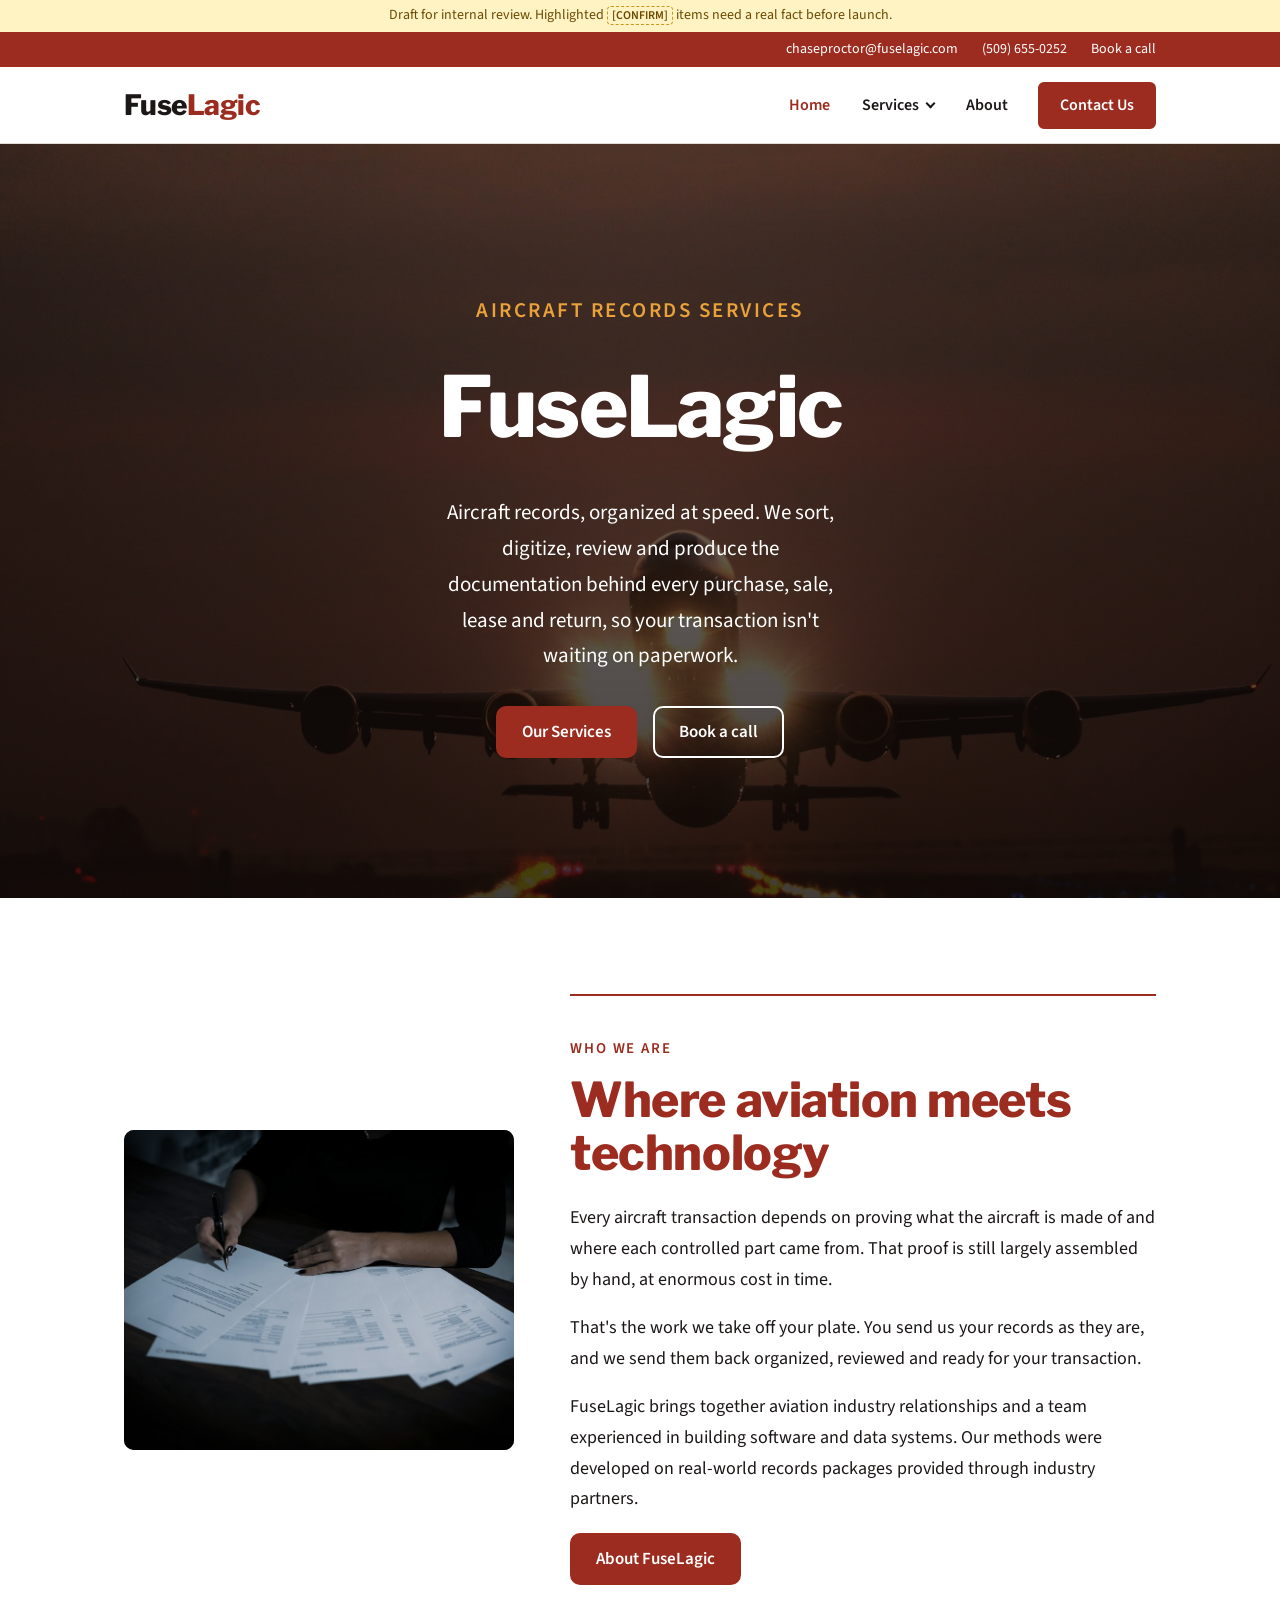
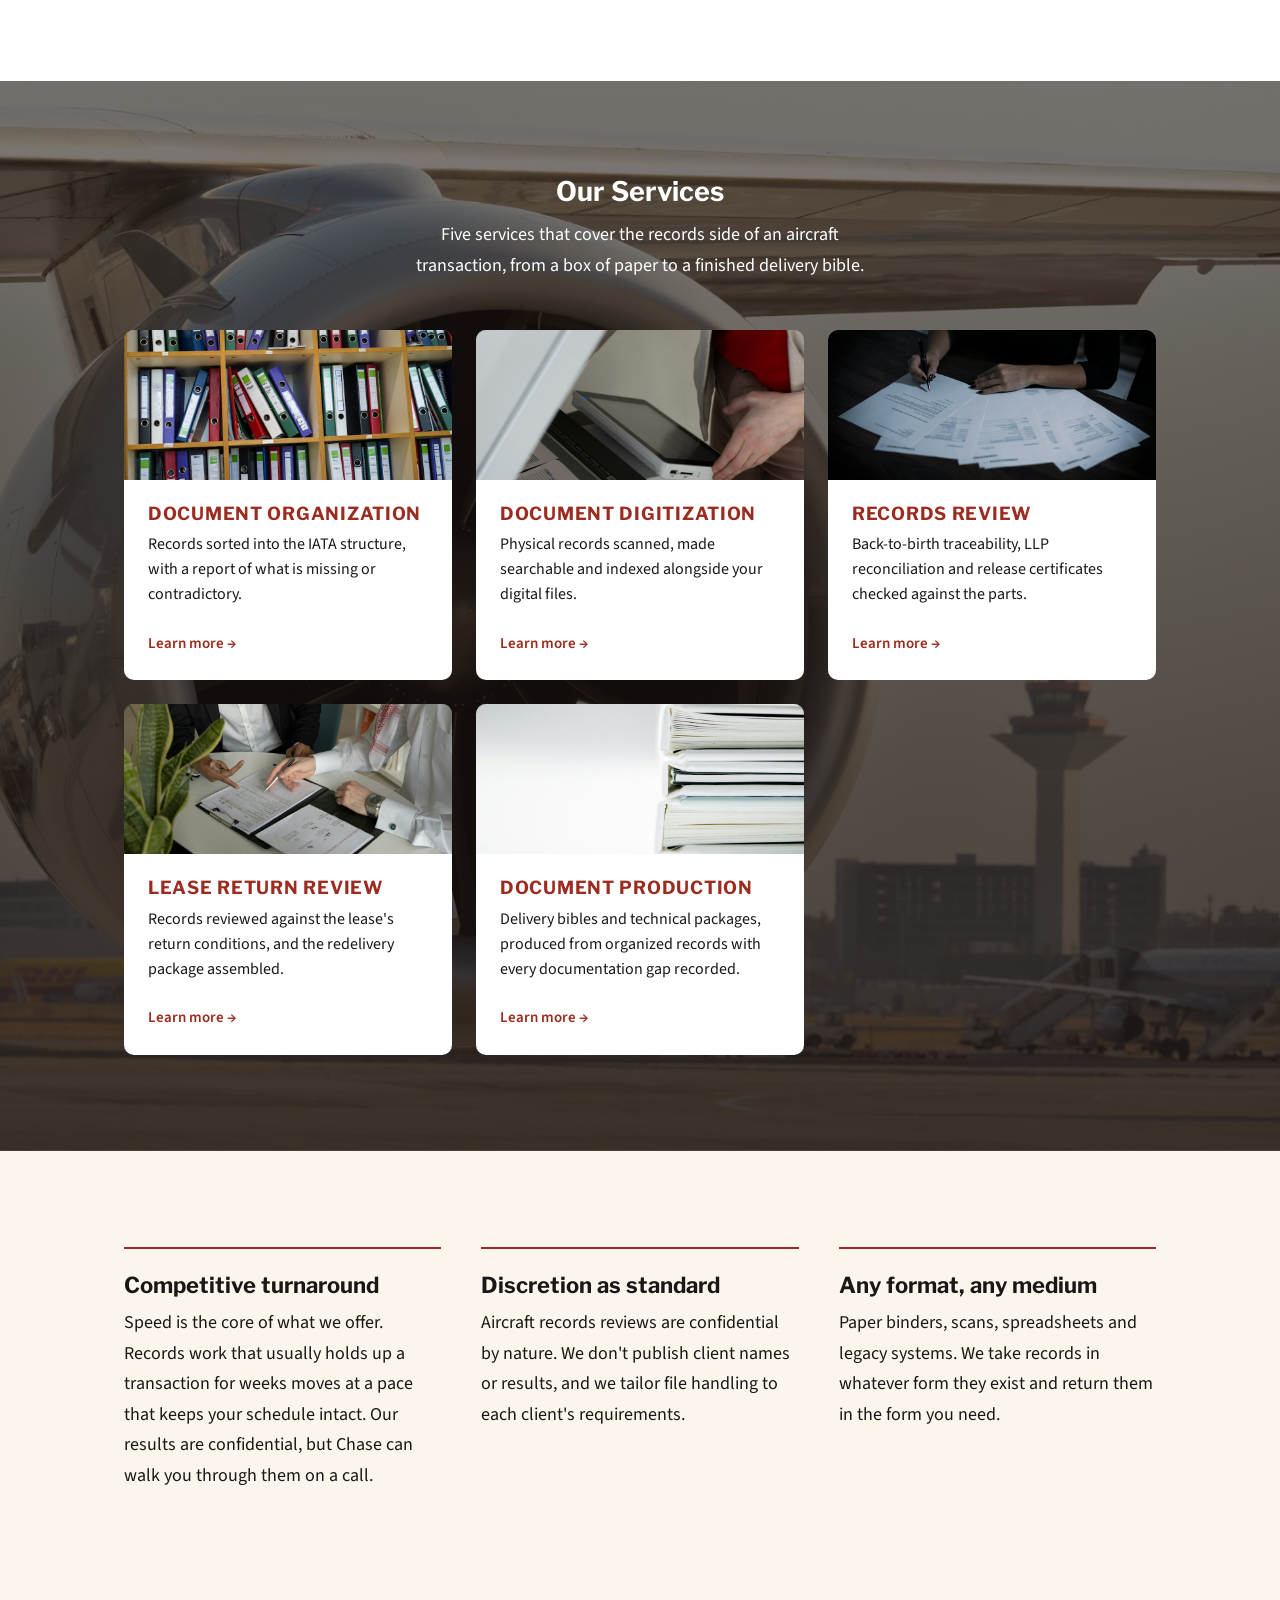
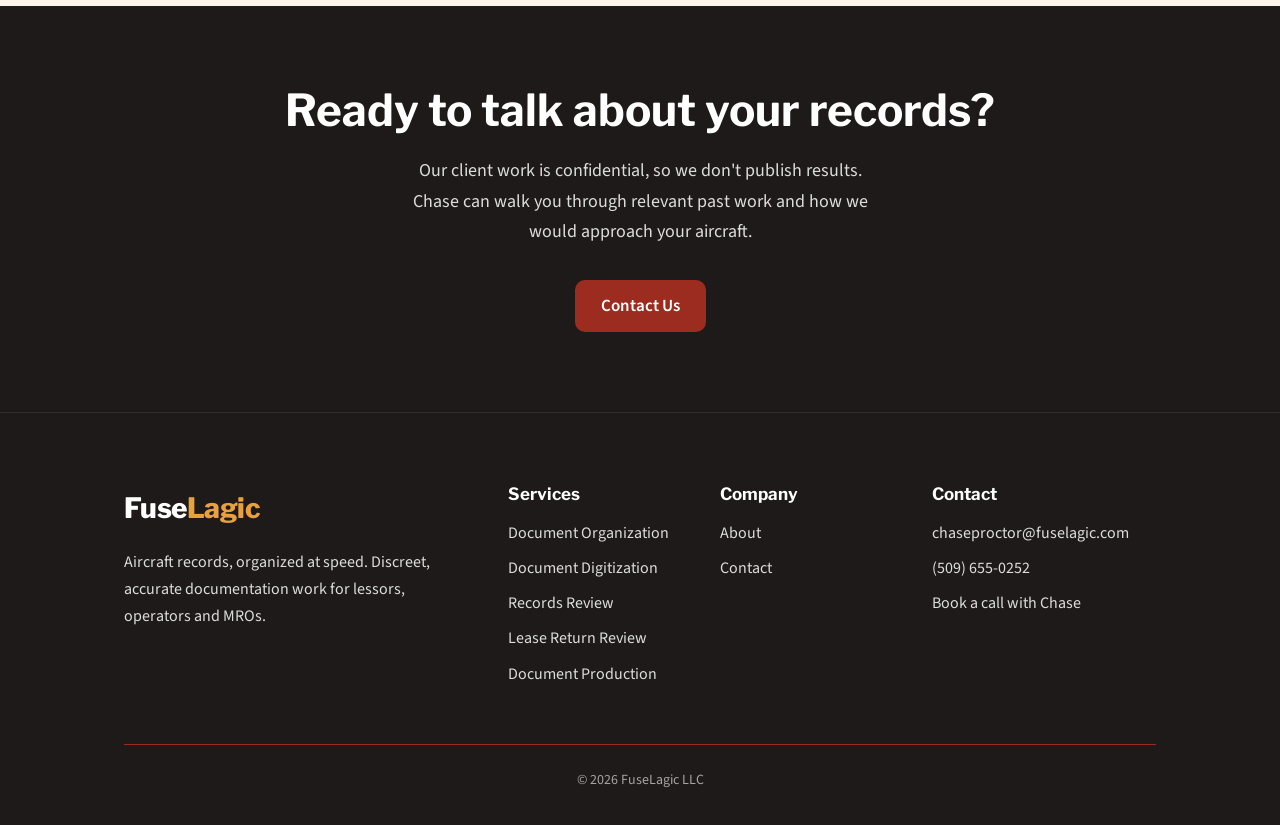
==== index.html @ 497a48b9 "Add header motion, button hover arrows and scroll-in animations Co-Authored-By: Claude Opus 5.5 <nor" ====
<!doctype html>
<html lang="en">
<head>
  <meta charset="utf-8">
  <meta name="viewport" content="width=device-width, initial-scale=1">
  <title>FuseLagic | Aircraft Records Services</title>
  <meta name="description" content="FuseLagic organizes, digitizes, reviews and produces aircraft records for lessors, operators and MROs, with fast turnaround and full discretion.">
  <meta name="robots" content="noindex, nofollow">
  <link rel="preconnect" href="https://fonts.googleapis.com">
  <link rel="preconnect" href="https://fonts.gstatic.com" crossorigin>
  <link href="https://fonts.googleapis.com/css2?family=Libre+Franklin:wght@600;700;800&family=Source+Sans+3:wght@400;600&display=swap" rel="stylesheet">
  <link rel="stylesheet" href="css/site.css?v=1794582455">
</head>
<body>
<div class="draft-banner">Draft for internal review. Highlighted <mark class="confirm">[CONFIRM]</mark> items need a real fact before launch.</div>
<div class="topbar">
  <div class="container">
    <a href="mailto:chaseproctor@fuselagic.com">chaseproctor@fuselagic.com</a>
    <a href="tel:+15096550252">(509) 655-0252</a>
    <a href="contact.html">Book a call</a>
  </div>
</div>
<header class="site-header">
  <div class="container">
    <a class="wordmark" href="index.html">Fuse<span>Lagic</span></a>
    <button class="menu-toggle" aria-expanded="false" aria-controls="site-nav">Menu</button>
    <nav class="nav" id="site-nav">
      <a href="index.html" aria-current="page">Home</a>
      <div class="nav-item">
        <a href="services/index.html">Services</a>
        <div class="menu">
        <a href="services/document-organization.html">Document Organization</a>
            <a href="services/document-digitization.html">Document Digitization</a>
            <a href="services/records-review.html">Records Review</a>
            <a href="services/lease-return-review.html">Lease Return Review</a>
            <a href="services/document-production.html">Document Production</a>
        </div>
      </div>
      <a href="about.html">About</a>
      <a class="button" href="contact.html">Contact Us</a>
    </nav>
  </div>
</header>

<main>
<section class="hero hero--home hero--motion" style="--hero-img: url('/images/takeoff-night.jpg')">
  <div class="container">
    <p class="eyebrow">Aircraft records services</p>
    <h1>FuseLagic</h1>
    <p>Aircraft records, organized at speed. We sort, digitize, review and produce the documentation behind every purchase, sale, lease and return, so your transaction isn't waiting on paperwork.</p>
    <div class="button-row">
      <a class="button" href="#services">Our Services</a>
      <a class="button button--light" href="contact.html">Book a call</a>
    </div>
  </div>
</section>

<section class="section">
  <div class="container split split--reverse">
    <div class="photo "><img src="images/reviewing-dark.jpg" alt="Reviewing documents at a desk" loading="lazy"></div>
    <div class="split-copy">
      <p class="eyebrow">Who we are</p>
      <h2>Where aviation meets technology</h2>
      <p>Every aircraft transaction depends on proving what the aircraft is made of and where each controlled part came from. That proof is still largely assembled by hand, at enormous cost in time.</p>
      <p>That's the work we take off your plate. You send us your records as they are, and we send them back organized, reviewed and ready for your transaction.</p>
      <p>FuseLagic brings together aviation industry relationships and a team experienced in building software and data systems. Our methods were developed on real-world records packages provided through industry partners.</p>
      <a class="button" href="about.html">About FuseLagic</a>
    </div>
  </div>
</section>

<section class="band" id="services" style="background-image: var(--overlay), url('images/engine.jpg')">
  <div class="container">
    <h2>Our Services</h2>
    <p class="lede">Five services that cover the records side of an aircraft transaction, from a box of paper to a finished delivery bible.</p>
    <div class="cards">
      <a class="card" href="services/document-organization.html">
  <div class="photo "><img src="images/binders-shelves.jpg" alt="Organized shelves of labeled binders" loading="lazy"></div>
  <div class="card-body">
    <h3>Document Organization</h3>
    <p>Records sorted into the IATA structure, with a report of what is missing or contradictory.</p>
  </div>
  <span class="card-more">Learn more &rarr;</span>
</a>
<a class="card" href="services/document-digitization.html">
  <div class="photo "><img src="images/scanner.jpg" alt="Documents being scanned" loading="lazy"></div>
  <div class="card-body">
    <h3>Document Digitization</h3>
    <p>Physical records scanned, made searchable and indexed alongside your digital files.</p>
  </div>
  <span class="card-more">Learn more &rarr;</span>
</a>
<a class="card" href="services/records-review.html">
  <div class="photo "><img src="images/reviewing-dark.jpg" alt="Reviewing documents at a desk" loading="lazy"></div>
  <div class="card-body">
    <h3>Records Review</h3>
    <p>Back-to-birth traceability, LLP reconciliation and release certificates checked against the parts.</p>
  </div>
  <span class="card-more">Learn more &rarr;</span>
</a>
<a class="card" href="services/lease-return-review.html">
  <div class="photo "><img src="images/meeting.jpg" alt="Two people reviewing documents at a table" loading="lazy"></div>
  <div class="card-body">
    <h3>Lease Return Review</h3>
    <p>Records reviewed against the lease's return conditions, and the redelivery package assembled.</p>
  </div>
  <span class="card-more">Learn more &rarr;</span>
</a>
<a class="card" href="services/document-production.html">
  <div class="photo "><img src="images/folders.jpg" alt="Stack of bound folders" loading="lazy"></div>
  <div class="card-body">
    <h3>Document Production</h3>
    <p>Delivery bibles and technical packages, produced from organized records with every documentation gap recorded.</p>
  </div>
  <span class="card-more">Learn more &rarr;</span>
</a>

    </div>
  </div>
</section>

<section class="section section--cream">
  <div class="container">
    <div class="pillars">
      <div class="pillar">
        <h3>Competitive turnaround</h3>
        <p>Speed is the core of what we offer. Records work that usually holds up a transaction for weeks moves at a pace that keeps your schedule intact. Our results are confidential, but Chase can walk you through them on a call.</p>
      </div>
      <div class="pillar">
        <h3>Discretion as standard</h3>
        <p>Aircraft records reviews are confidential by nature. We don't publish client names or results, and we tailor file handling to each client's requirements.</p>
      </div>
      <div class="pillar">
        <h3>Any format, any medium</h3>
        <p>Paper binders, scans, spreadsheets and legacy systems. We take records in whatever form they exist and return them in the form you need.</p>
      </div>
    </div>
  </div>
</section>

</main>
<section class="cta">
  <div class="container">
    <h2>Ready to talk about your records?</h2>
    <p>Our client work is confidential, so we don't publish results. Chase can walk you through relevant past work and how we would approach your aircraft.</p>
    <a class="button" href="contact.html">Contact Us</a>
  </div>
</section>

<footer class="site-footer">
  <div class="container">
    <div class="footer-grid">
      <div>
        <a class="wordmark" href="index.html">Fuse<span>Lagic</span></a>
        <p style="margin-top: 16px">Aircraft records, organized at speed. Discreet, accurate documentation work for lessors, operators and MROs.</p>
      </div>
      <div>
        <h3>Services</h3>
        <ul>
      <li><a href="services/document-organization.html">Document Organization</a></li>
          <li><a href="services/document-digitization.html">Document Digitization</a></li>
          <li><a href="services/records-review.html">Records Review</a></li>
          <li><a href="services/lease-return-review.html">Lease Return Review</a></li>
          <li><a href="services/document-production.html">Document Production</a></li>
        </ul>
      </div>
      <div>
        <h3>Company</h3>
        <ul>
          <li><a href="about.html">About</a></li>
          <li><a href="contact.html">Contact</a></li>
        </ul>
      </div>
      <div>
        <h3>Contact</h3>
        <ul>
          <li><a href="mailto:chaseproctor@fuselagic.com">chaseproctor@fuselagic.com</a></li>
          <li><a href="tel:+15096550252">(509) 655-0252</a></li>
          <li><a href="contact.html">Book a call with Chase</a></li>
        </ul>
      </div>
    </div>
    <div class="footer-base">&copy; 2026 FuseLagic LLC</div>
  </div>
</footer>

<script src="js/site.js?v=1794582455"></script>
</body>
</html>
---- css/site.css ----
:root {
  --primary: #9b2c1f;
  --primary-dark: #74200f;
  --accent: #e9a23b;
  --cream: #fbf5ec;
  --charcoal: #1e1a19;
  --ink: #1b1716;
  --muted: #5e5652;
  --rule: #e6ddd2;
  --white: #ffffff;
  --overlay: linear-gradient(180deg, rgba(20, 12, 10, 0.55), rgba(20, 12, 10, 0.8));
  --font-heading: "Libre Franklin", system-ui, sans-serif;
  --font-body: "Source Sans 3", system-ui, sans-serif;
  --content: 1080px;
  --radius: 10px;
}

*,
*::before,
*::after {
  box-sizing: border-box;
}

html {
  scroll-behavior: smooth;
}

body {
  margin: 0;
  font-family: var(--font-body);
  font-size: 18px;
  line-height: 1.7;
  color: var(--ink);
  background: var(--white);
}

h1,
h2,
h3 {
  font-family: var(--font-heading);
  line-height: 1.1;
  margin: 0 0 0.5em;
}

p {
  margin: 0 0 1em;
}

a {
  color: var(--primary);
}

img {
  max-width: 100%;
  display: block;
}

.container {
  width: 100%;
  max-width: var(--content);
  margin: 0 auto;
  padding: 0 24px;
}

.confirm {
  background: #fff3c4;
  color: #6b4a00;
  border: 1px dashed #c9971c;
  border-radius: 4px;
  padding: 0 4px;
  font-family: var(--font-body);
  font-size: 0.85em;
  font-weight: 600;
  white-space: normal;
}

.draft-banner {
  background: #fff3c4;
  color: #6b4a00;
  font-size: 14px;
  text-align: center;
  padding: 6px 16px;
  line-height: 1.4;
}

.topbar {
  background: var(--primary);
  color: var(--white);
  font-size: 14px;
}

.topbar .container {
  display: flex;
  gap: 24px;
  justify-content: flex-end;
  padding-top: 6px;
  padding-bottom: 6px;
  flex-wrap: wrap;
}

.topbar a {
  color: var(--white);
  text-decoration: none;
}

.topbar a:hover {
  text-decoration: underline;
}

.site-header {
  position: sticky;
  top: 0;
  z-index: 20;
  background: var(--white);
  box-shadow: 0 1px 0 var(--rule);
}

.site-header .container {
  display: flex;
  align-items: center;
  justify-content: space-between;
  gap: 24px;
  min-height: 76px;
}

.wordmark {
  font-family: var(--font-heading);
  font-weight: 800;
  font-size: 28px;
  letter-spacing: -0.02em;
  color: var(--ink);
  text-decoration: none;
  white-space: nowrap;
}

.wordmark span {
  color: var(--primary);
}

.nav {
  display: flex;
  align-items: center;
  gap: 4px;
}

.nav > a,
.nav-item > a {
  display: block;
  padding: 10px 14px;
  font-weight: 600;
  font-size: 16px;
  color: var(--ink);
  text-decoration: none;
  border-radius: 6px;
}

.nav > a:hover,
.nav-item > a:hover,
.nav a[aria-current="page"] {
  color: var(--primary);
}

.nav-item {
  position: relative;
}

.nav-item > a::after {
  content: "";
  display: inline-block;
  width: 7px;
  height: 7px;
  margin-left: 8px;
  border-right: 2px solid currentColor;
  border-bottom: 2px solid currentColor;
  transform: translateY(-3px) rotate(45deg);
}

.menu {
  display: none;
  position: absolute;
  top: 100%;
  left: 0;
  min-width: 280px;
  background: var(--white);
  border-top: 3px solid var(--primary);
  box-shadow: 0 12px 30px rgba(0, 0, 0, 0.12);
  padding: 8px 0;
}

.menu a {
  display: block;
  padding: 10px 20px;
  font-size: 15px;
  font-weight: 600;
  color: var(--ink);
  text-decoration: none;
  line-height: 1.3;
}

.menu a:hover,
.menu a[aria-current="page"] {
  color: var(--primary);
  background: var(--cream);
}

.nav-item:hover .menu,
.nav-item:focus-within .menu {
  display: block;
}

.button {
  display: inline-block;
  background: var(--primary);
  color: var(--white);
  font-family: var(--font-body);
  font-weight: 600;
  font-size: 17px;
  line-height: 1.2;
  padding: 14px 24px;
  border-radius: var(--radius);
  text-decoration: none;
  border: 2px solid var(--primary);
}

.button:hover {
  background: var(--primary-dark);
  border-color: var(--primary-dark);
}

.button:not(.button--light) {
  display: inline-flex;
  align-items: center;
  justify-content: center;
  transition:
    background-color 0.2s ease,
    border-color 0.2s ease;
}

.button:not(.button--light)::after {
  content: "\2192";
  display: inline-block;
  max-width: 0;
  margin-left: 0;
  opacity: 0;
  overflow: hidden;
  transform: translateX(-6px);
  transition:
    max-width 0.25s ease,
    margin-left 0.25s ease,
    opacity 0.2s ease,
    transform 0.25s ease;
}

.button:not(.button--light):hover::after,
.button:not(.button--light):focus-visible::after {
  max-width: 1.2em;
  margin-left: 10px;
  opacity: 1;
  transform: translateX(0);
}

@media (prefers-reduced-motion: reduce) {
  .button:not(.button--light)::after {
    transition: none;
  }
}

.button--light {
  background: transparent;
  border-color: var(--white);
}

.button--light:hover {
  background: var(--white);
  border-color: var(--white);
  color: var(--primary);
}

.nav .button,
.nav .button:hover,
.nav .button[aria-current="page"] {
  margin-left: 12px;
  padding: 12px 20px;
  font-size: 16px;
  color: var(--white);
}

[id] {
  scroll-margin-top: 96px;
}

.menu-toggle {
  display: none;
  background: none;
  border: 2px solid var(--ink);
  border-radius: 6px;
  padding: 8px 12px;
  font: 600 15px var(--font-body);
  color: var(--ink);
  cursor: pointer;
}

.photo {
  position: relative;
  background:
    repeating-linear-gradient(135deg, rgba(255, 255, 255, 0.04) 0 14px, transparent 14px 28px),
    linear-gradient(135deg, #4a3a33, #2a211e);
  border-radius: var(--radius);
  min-height: 320px;
  overflow: hidden;
}

.photo img {
  position: absolute;
  inset: 0;
  width: 100%;
  height: 100%;
  object-fit: cover;
}

.photo--portrait {
  min-height: 560px;
}

.photo--portrait img {
  object-position: center 30%;
}

.quote {
  margin: 24px 0;
  padding: 4px 0 4px 24px;
  border-left: 4px solid var(--accent);
  font-size: 20px;
  font-style: italic;
  color: var(--ink);
}

.quote p {
  margin: 0;
}

.hero[style],
.band[style] {
  background-size: cover;
  background-position: center;
}

.photo-label {
  position: absolute;
  right: 12px;
  bottom: 12px;
  left: 12px;
  text-align: right;
  font-size: 13px;
  line-height: 1.3;
  color: rgba(255, 255, 255, 0.75);
}

.hero {
  position: relative;
  color: var(--white);
  background:
    var(--overlay),
    repeating-linear-gradient(135deg, rgba(255, 255, 255, 0.04) 0 14px, transparent 14px 28px),
    linear-gradient(135deg, #5a4038, #241b18);
  padding: 120px 0 110px;
}

.hero h1 {
  font-size: clamp(44px, 7vw, 84px);
  font-weight: 800;
  letter-spacing: -0.02em;
  max-width: 14ch;
}

.hero p {
  font-size: 21px;
  max-width: 40ch;
  margin-bottom: 32px;
}

.hero--home {
  text-align: center;
  padding: 150px 0 140px;
}

.hero--motion {
  overflow: hidden;
  isolation: isolate;
}

.hero--motion::before,
.hero--motion::after {
  content: "";
  position: absolute;
  inset: 0;
}

.hero--motion::before {
  z-index: -2;
  background: var(--hero-img) center top / cover no-repeat;
  transform-origin: center top;
  animation: hero-pan 12s ease-in-out infinite;
  will-change: transform;
}

.hero--motion::after {
  z-index: -1;
  background: var(--overlay);
}

@keyframes hero-pan {
  from {
    transform: scale(1.06) translateY(0);
  }
  to {
    transform: scale(1.16) translateY(-5%);
  }
}

@media (prefers-reduced-motion: reduce) {
  .hero--motion::before {
    animation: none;
  }
}

.hero--home h1,
.hero--home p {
  margin-left: auto;
  margin-right: auto;
}

.hero--home h1 {
  max-width: none;
}

.hero--home .eyebrow {
  color: var(--accent);
}

.hero .photo-label {
  right: 24px;
  bottom: 16px;
}

.eyebrow {
  font-family: var(--font-body);
  font-weight: 600;
  font-size: 15px;
  letter-spacing: 0.12em;
  text-transform: uppercase;
  color: var(--primary);
  margin-bottom: 12px;
}

.hero .eyebrow {
  color: var(--accent);
}

.button-row {
  display: flex;
  gap: 16px;
  flex-wrap: wrap;
}

.hero--home .button-row {
  justify-content: center;
}

.section {
  padding: 96px 0;
}

.section {
  overflow-x: clip;
}

.reveal-right {
  opacity: 0.3;
  transform: translateX(65vw);
}

.reveal-right.is-revealed {
  transition:
    opacity 1.6s ease,
    transform 2.4s cubic-bezier(0.12, 0.9, 0.2, 1);
}

@media (max-width: 960px) {
  .reveal-right {
    transform: translateX(100vw);
  }
}

.reveal-right.is-revealed {
  opacity: 1;
  transform: none;
}

.section--cream {
  background: var(--cream);
}

.split {
  display: grid;
  grid-template-columns: 3fr 2fr;
  gap: 56px;
  align-items: center;
}

.split--reverse {
  grid-template-columns: 2fr 3fr;
}

.split--reverse .split-copy {
  order: 2;
}

.split-copy {
  border-top: 2px solid var(--primary);
  padding-top: 40px;
}

.split-copy h2,
.section h2 {
  font-size: clamp(32px, 4vw, 48px);
  font-weight: 800;
  color: var(--primary);
  letter-spacing: -0.01em;
}

.checklist-section h2 {
  margin-bottom: 32px;
}

.checklist {
  list-style: none;
  margin: 0;
  padding: 0;
  display: grid;
  gap: 20px;
}

.checklist li {
  position: relative;
  padding-left: 44px;
}

.checklist li::before {
  content: "";
  position: absolute;
  left: 6px;
  top: 6px;
  width: 12px;
  height: 22px;
  border-right: 3px solid var(--primary);
  border-bottom: 3px solid var(--primary);
  transform: rotate(40deg);
}

.band {
  position: relative;
  color: var(--white);
  background:
    var(--overlay),
    repeating-linear-gradient(135deg, rgba(255, 255, 255, 0.04) 0 14px, transparent 14px 28px),
    linear-gradient(135deg, #3e2e29, #1c1514);
  padding: 96px 0;
}

.band h2 {
  color: var(--white);
  text-align: center;
}

.band .lede {
  text-align: center;
  max-width: 52ch;
  margin: 0 auto 48px;
}

.cards {
  display: grid;
  grid-template-columns: repeat(3, 1fr);
  gap: 24px;
}

.card {
  display: flex;
  flex-direction: column;
  background: var(--white);
  color: var(--ink);
  border-radius: var(--radius);
  overflow: hidden;
  text-decoration: none;
  transition: transform 0.15s ease;
}

.card:hover {
  transform: translateY(-4px);
}

.card .photo {
  border-radius: 0;
  min-height: 150px;
}

.card-body {
  padding: 24px;
  flex: 1;
}

.card h3 {
  font-size: 18px;
  text-transform: uppercase;
  letter-spacing: 0.04em;
  color: var(--primary);
}

.card p {
  font-size: 16px;
  line-height: 1.55;
  margin: 0;
}

.card-more {
  display: block;
  padding: 0 24px 24px;
  font-weight: 600;
  font-size: 15px;
  color: var(--primary);
}

.pillars {
  display: grid;
  grid-template-columns: repeat(3, 1fr);
  gap: 40px;
}

.pillar {
  border-top: 2px solid var(--primary);
  padding-top: 24px;
}

.pillar h3 {
  font-size: 22px;
}

.cta {
  background: var(--charcoal);
  color: var(--white);
  padding: 80px 0;
  text-align: center;
}

.cta h2 {
  color: var(--white);
  font-size: clamp(32px, 4vw, 44px);
}

.cta p {
  max-width: 52ch;
  margin: 0 auto 32px;
  color: rgba(255, 255, 255, 0.85);
}

.contact-grid {
  display: grid;
  grid-template-columns: 3fr 2fr;
  gap: 0;
  border-radius: var(--radius);
  overflow: hidden;
  box-shadow: 0 10px 40px rgba(0, 0, 0, 0.08);
}

.contact-booking {
  padding: 48px;
  background: var(--white);
}

.contact-booking h2 {
  font-size: 34px;
}

.booking-placeholder {
  display: flex;
  align-items: center;
  justify-content: center;
  min-height: 560px;
  margin-top: 24px;
  border: 2px dashed var(--rule);
  border-radius: var(--radius);
  background: var(--cream);
  text-align: center;
  padding: 24px;
}

.contact-panel {
  background: var(--charcoal);
  color: var(--white);
  padding: 48px;
  display: flex;
  flex-direction: column;
  gap: 24px;
}

.contact-panel h2 {
  color: var(--white);
  font-size: 28px;
}

.contact-panel a {
  color: var(--white);
}

.contact-line {
  display: flex;
  flex-direction: column;
}

.contact-line strong {
  font-size: 13px;
  letter-spacing: 0.1em;
  text-transform: uppercase;
  color: var(--accent);
}

.contact-panel .photo {
  min-height: 200px;
  margin-top: auto;
}

.site-footer {
  background: var(--charcoal);
  color: rgba(255, 255, 255, 0.85);
  padding: 72px 0 32px;
  font-size: 16px;
  border-top: 1px solid rgba(255, 255, 255, 0.08);
}

.footer-grid {
  display: grid;
  grid-template-columns: 2fr 1fr 1fr 1.3fr;
  gap: 40px;
}

.site-footer .wordmark {
  color: var(--white);
}

.site-footer .wordmark span {
  color: var(--accent);
}

.site-footer h3 {
  color: var(--white);
  font-size: 17px;
  margin-bottom: 16px;
}

.site-footer ul {
  list-style: none;
  margin: 0;
  padding: 0;
  display: grid;
  gap: 8px;
}

.site-footer a {
  color: rgba(255, 255, 255, 0.85);
  text-decoration: none;
}

.site-footer a:hover {
  color: var(--white);
  text-decoration: underline;
}

.footer-base {
  margin-top: 56px;
  padding-top: 24px;
  border-top: 1px solid var(--primary);
  text-align: center;
  font-size: 14px;
  color: rgba(255, 255, 255, 0.6);
}

.services-list {
  display: grid;
  gap: 24px;
}

.service-row {
  display: grid;
  grid-template-columns: 1fr 2fr auto;
  gap: 32px;
  align-items: center;
  padding: 32px;
  background: var(--white);
  border-radius: var(--radius);
  border-left: 4px solid var(--primary);
}

.service-row h3 {
  font-size: 24px;
  margin: 0;
}

.service-row p {
  margin: 0;
}

@media (max-width: 960px) {
  .menu-toggle {
    display: inline-block;
  }

  .nav {
    display: none;
    position: absolute;
    top: 100%;
    left: 0;
    right: 0;
    flex-direction: column;
    align-items: stretch;
    background: var(--white);
    padding: 8px 24px 24px;
    box-shadow: 0 12px 30px rgba(0, 0, 0, 0.12);
  }

  .nav.is-open {
    display: flex;
  }

  .nav-item > a::after {
    display: none;
  }

  .menu {
    display: block;
    position: static;
    box-shadow: none;
    border-top: 0;
    border-left: 3px solid var(--primary);
    padding: 0;
    margin: 0 0 8px 14px;
    min-width: 0;
  }

  .nav .button {
    margin: 12px 0 0;
    text-align: center;
  }

  .split,
  .split--reverse,
  .contact-grid {
    grid-template-columns: 1fr;
  }

  .split--reverse .split-copy {
    order: 0;
  }

  .cards,
  .pillars {
    grid-template-columns: 1fr 1fr;
  }

  .footer-grid {
    grid-template-columns: 1fr 1fr;
  }

  .service-row {
    grid-template-columns: 1fr;
    gap: 16px;
  }
}

@media (max-width: 600px) {
  body {
    font-size: 17px;
  }

  .container {
    padding: 0 16px;
  }

  .topbar .container {
    justify-content: center;
    gap: 12px;
  }

  .wordmark {
    font-size: 24px;
  }

  .hero,
  .hero--home {
    padding: 88px 0 80px;
  }

  .hero p {
    font-size: 19px;
  }

  .section,
  .band {
    padding: 64px 0;
  }

  .cards,
  .pillars,
  .footer-grid {
    grid-template-columns: 1fr;
  }

  .contact-booking,
  .contact-panel {
    padding: 28px 20px;
  }

  .booking-placeholder {
    min-height: 360px;
  }
}

.band {
  overflow: clip;
}

.reveal-up {
  opacity: 0.3;
  transform: translateY(100vh);
}

.reveal-up.is-revealed {
  opacity: 1;
  transform: none;
  transition:
    opacity 1s ease,
    transform 1.4s cubic-bezier(0.12, 0.9, 0.2, 1);
}

.reveal-up:not(.is-revealed),
.reveal-right:not(.is-revealed) {
  transition: none;
}

.reveal-rise {
  opacity: 0.3;
  transform: translateY(90px);
}

.reveal-rise.is-revealed {
  opacity: 1;
  transform: none;
  transition:
    opacity 0.9s ease,
    transform 1.2s cubic-bezier(0.12, 0.9, 0.2, 1);
}

.reveal-rise:not(.is-revealed) {
  transition: none;
}
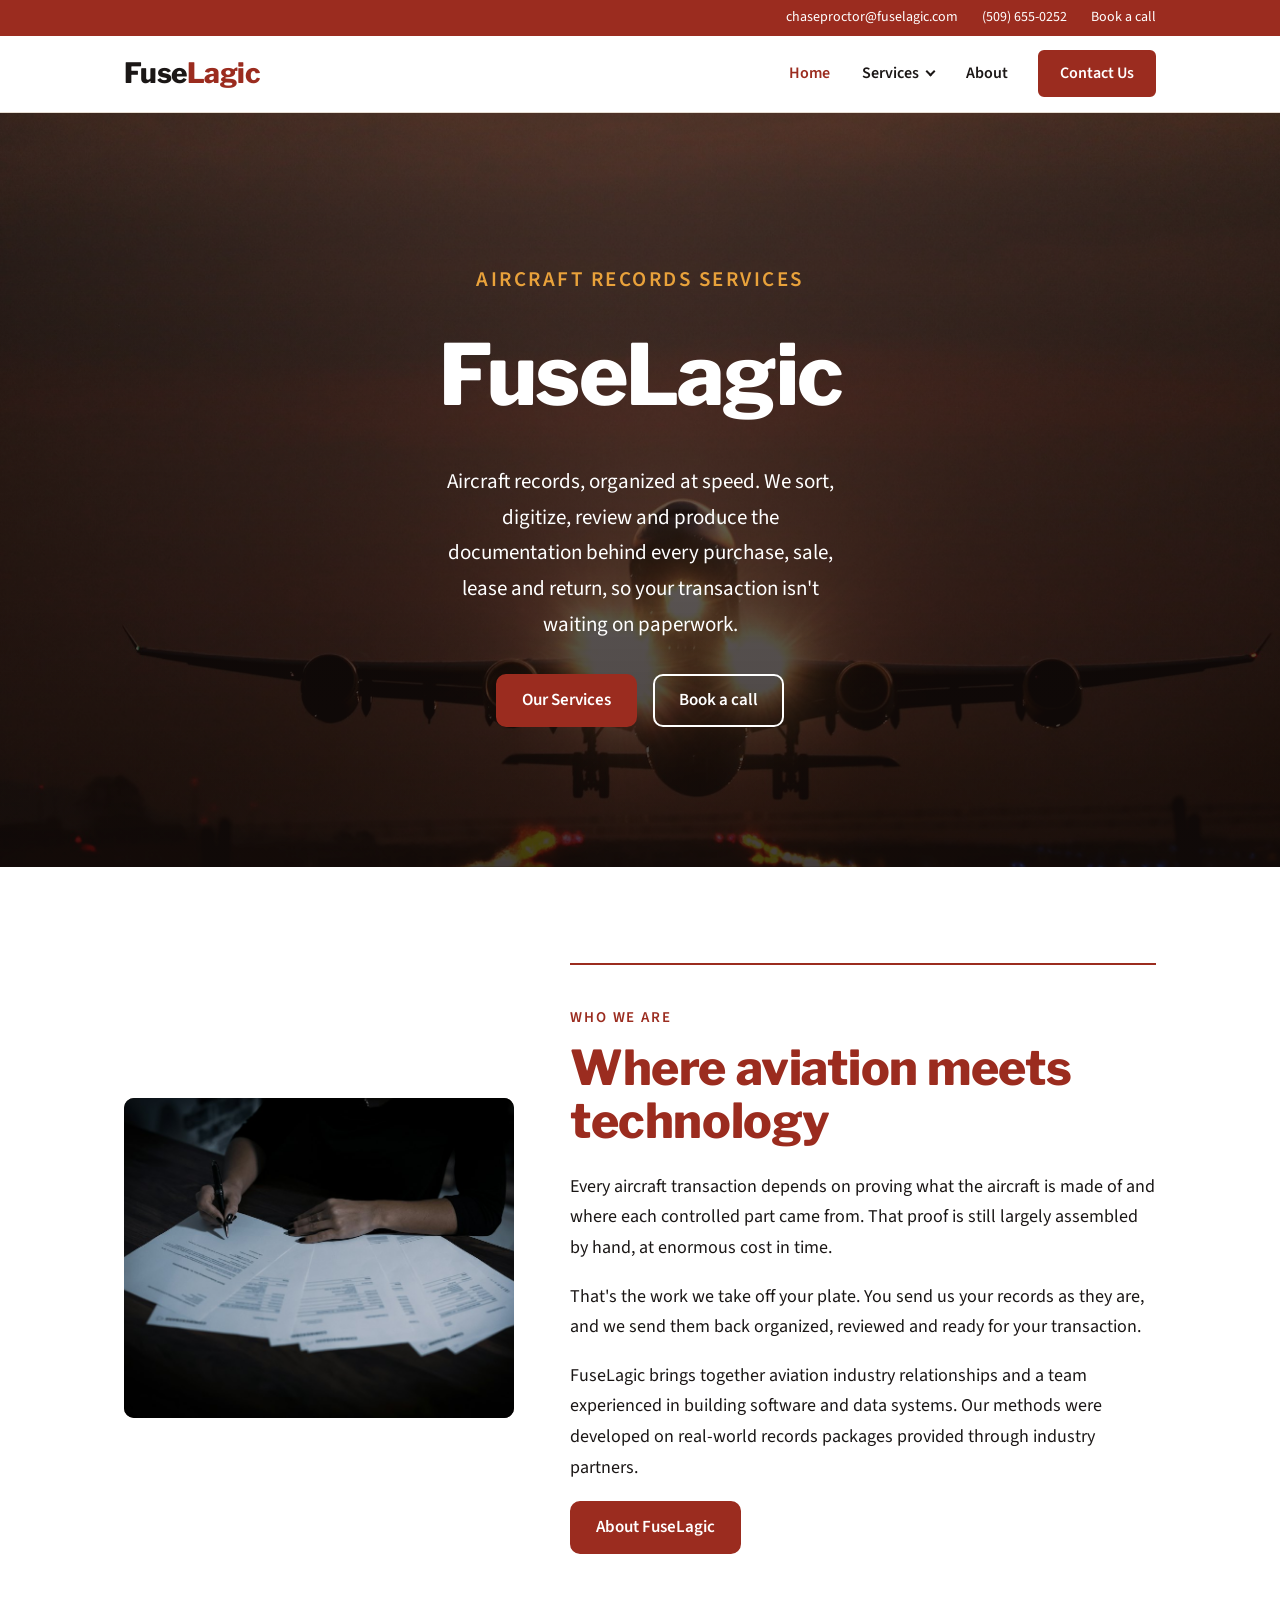
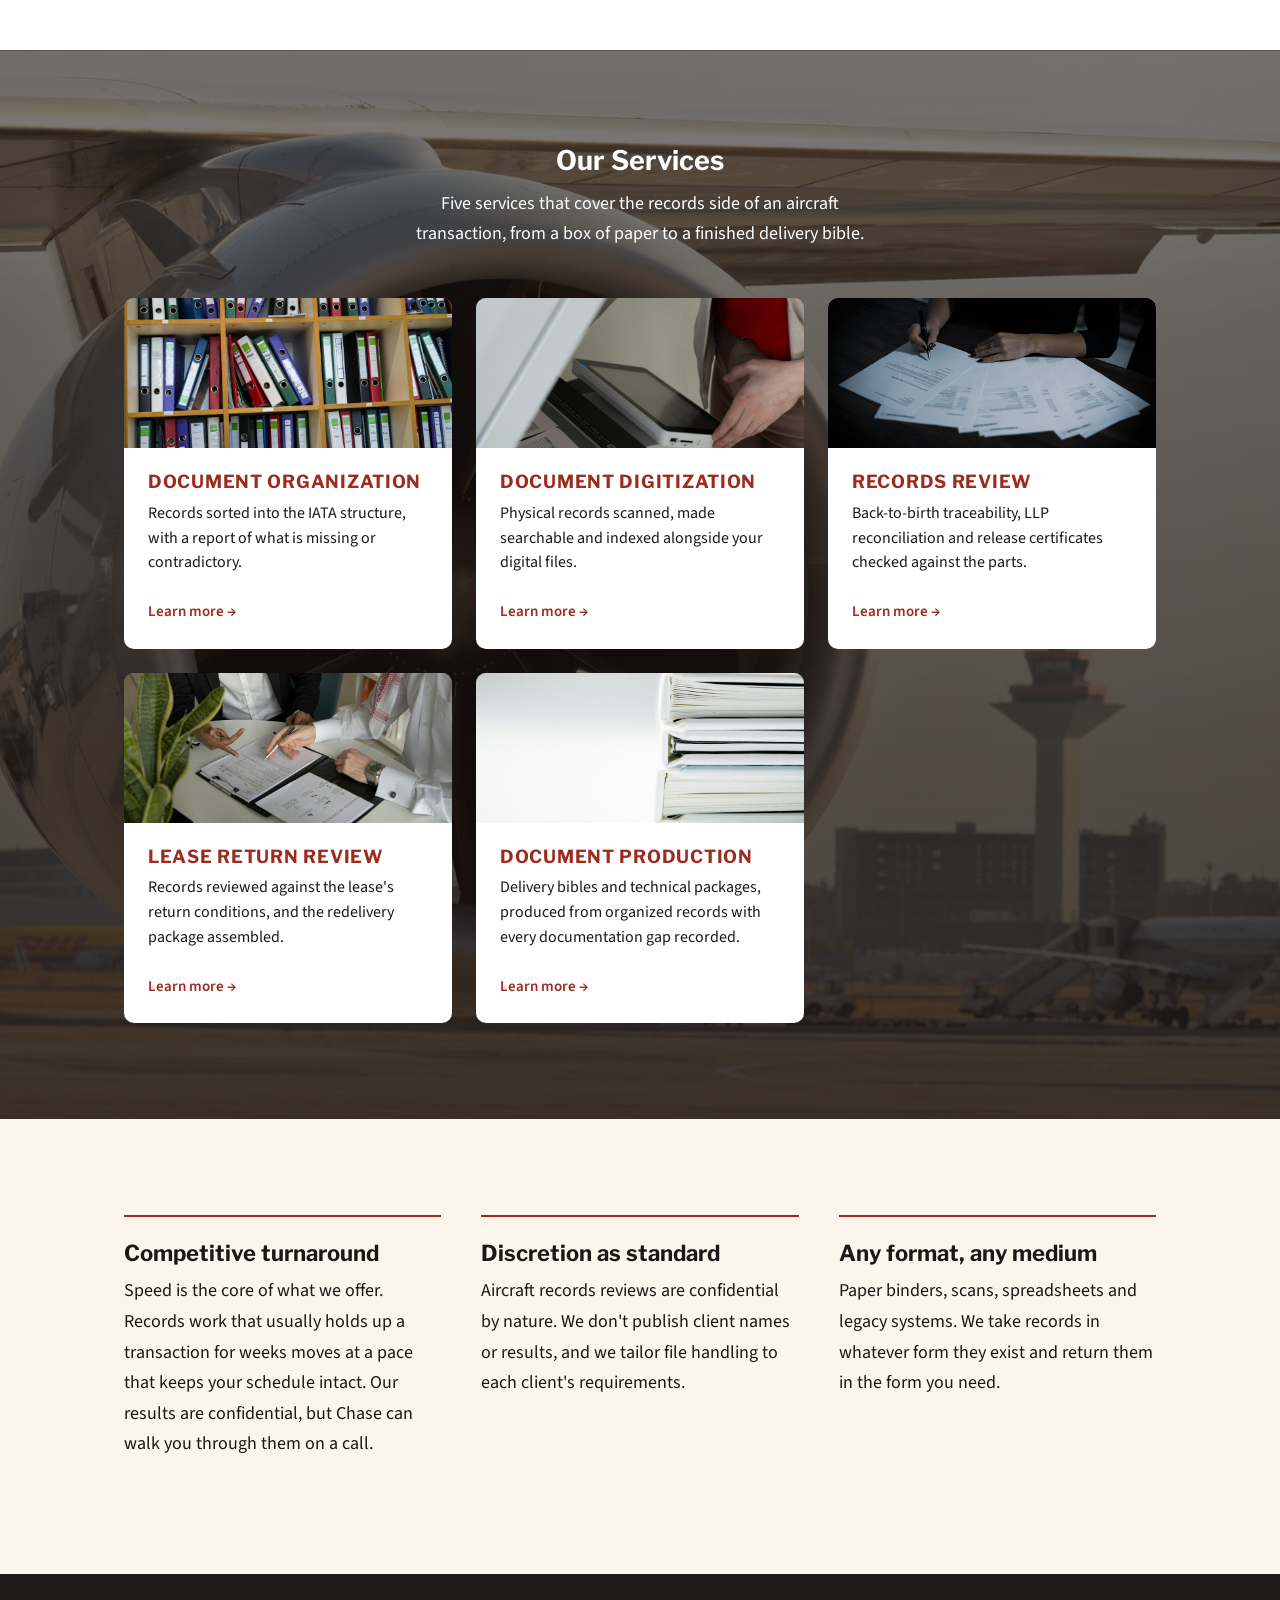
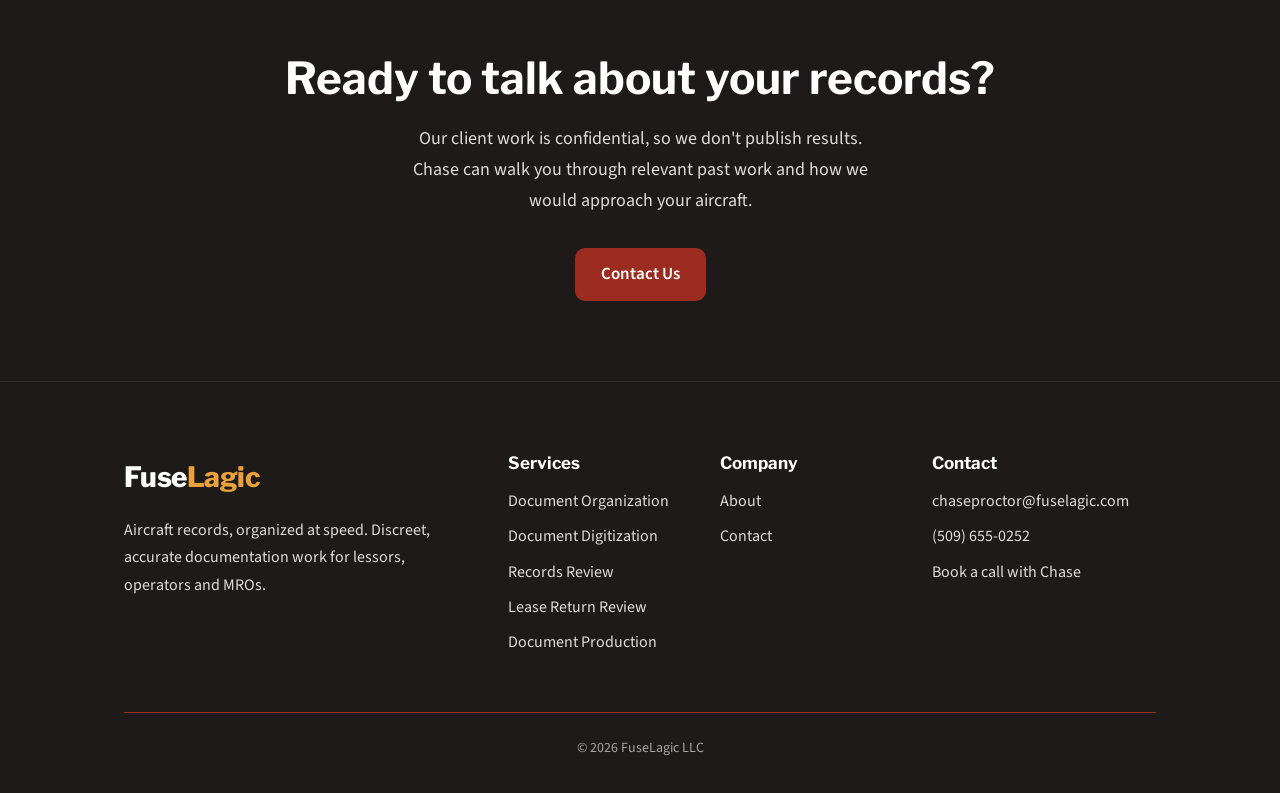
==== commit 8093e856: "Remove the internal review banner Co-Authored-By: Claude Opus 5.5 <noreply@anthropic.com>" ====
--- a/index.html
+++ b/index.html
@@ -9,10 +9,9 @@
   <link rel="preconnect" href="https://fonts.googleapis.com">
   <link rel="preconnect" href="https://fonts.gstatic.com" crossorigin>
   <link href="https://fonts.googleapis.com/css2?family=Libre+Franklin:wght@600;700;800&family=Source+Sans+3:wght@400;600&display=swap" rel="stylesheet">
-  <link rel="stylesheet" href="css/site.css?v=1794582455">
+  <link rel="stylesheet" href="css/site.css?v=1794582679">
 </head>
 <body>
-<div class="draft-banner">Draft for internal review. Highlighted <mark class="confirm">[CONFIRM]</mark> items need a real fact before launch.</div>
 <div class="topbar">
   <div class="container">
     <a href="mailto:chaseproctor@fuselagic.com">chaseproctor@fuselagic.com</a>
@@ -184,6 +183,6 @@
   </div>
 </footer>
 
-<script src="js/site.js?v=1794582455"></script>
+<script src="js/site.js?v=1794582679"></script>
 </body>
 </html>
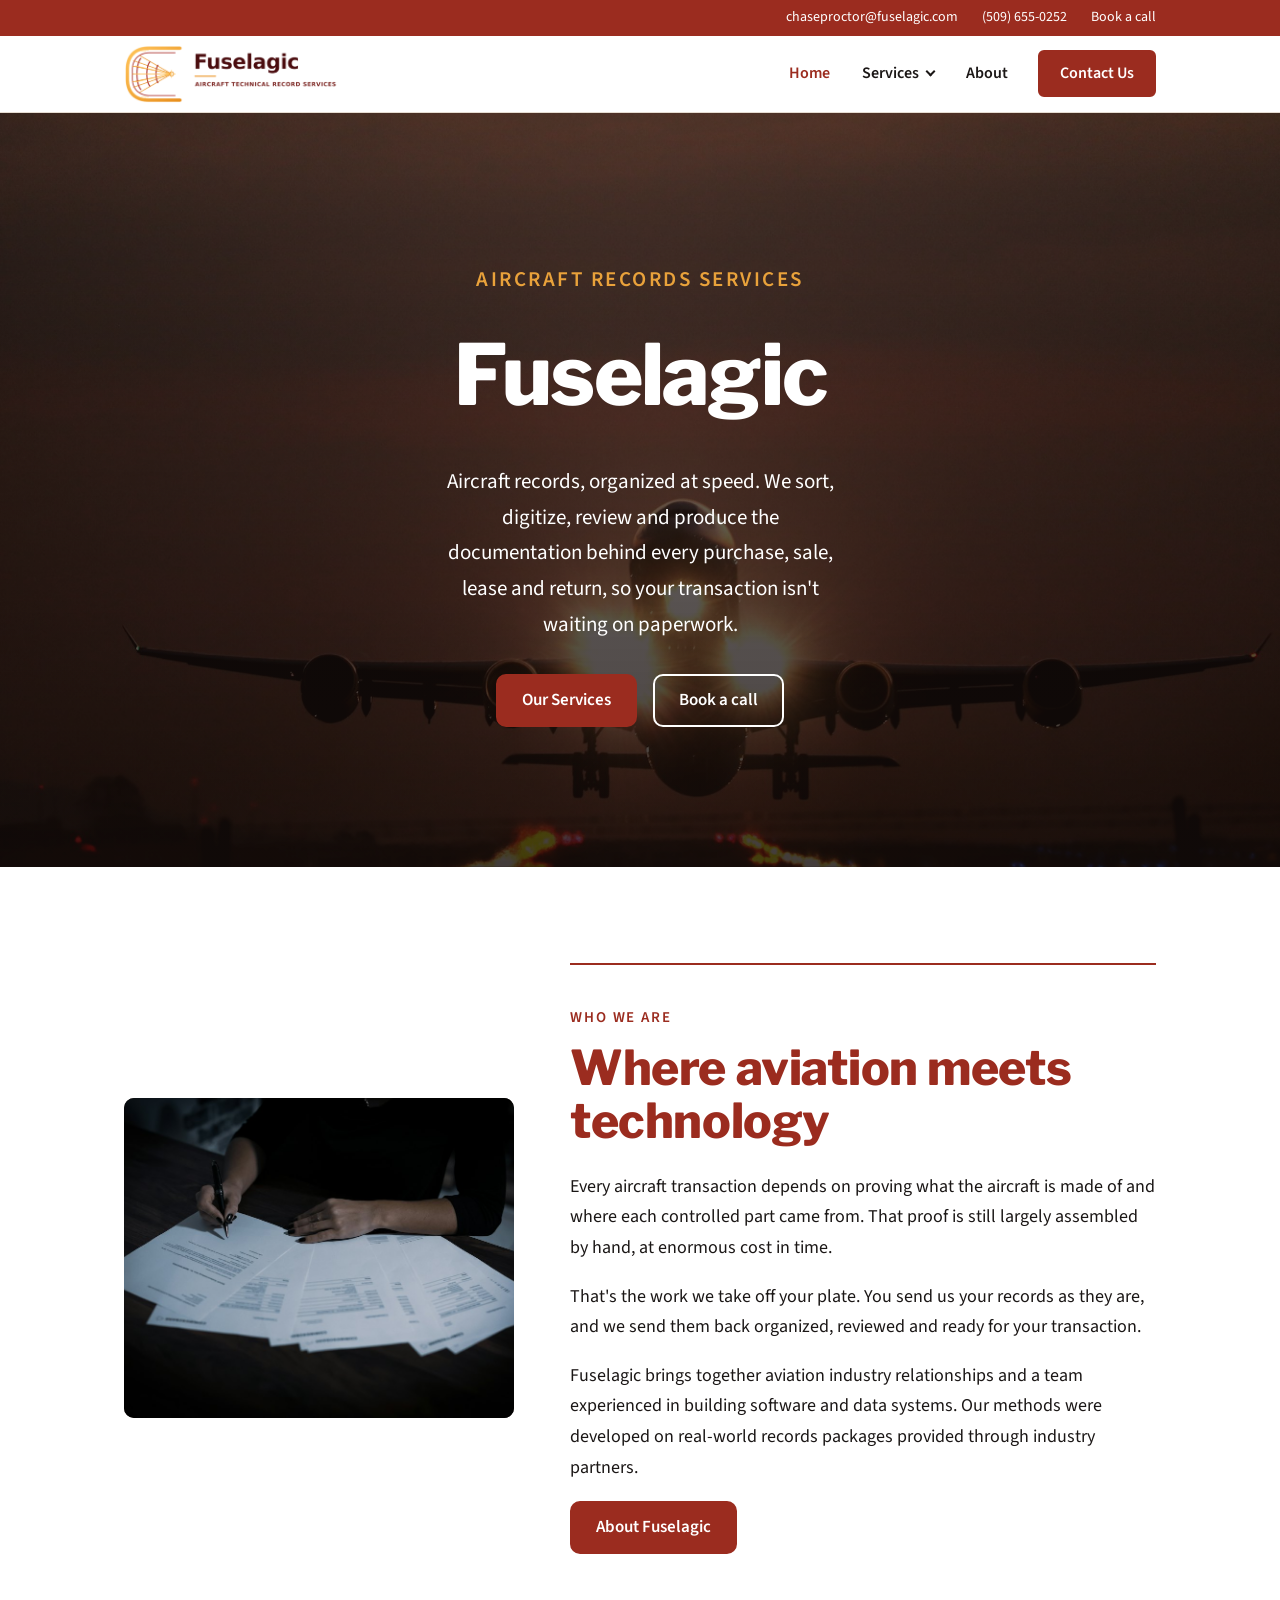
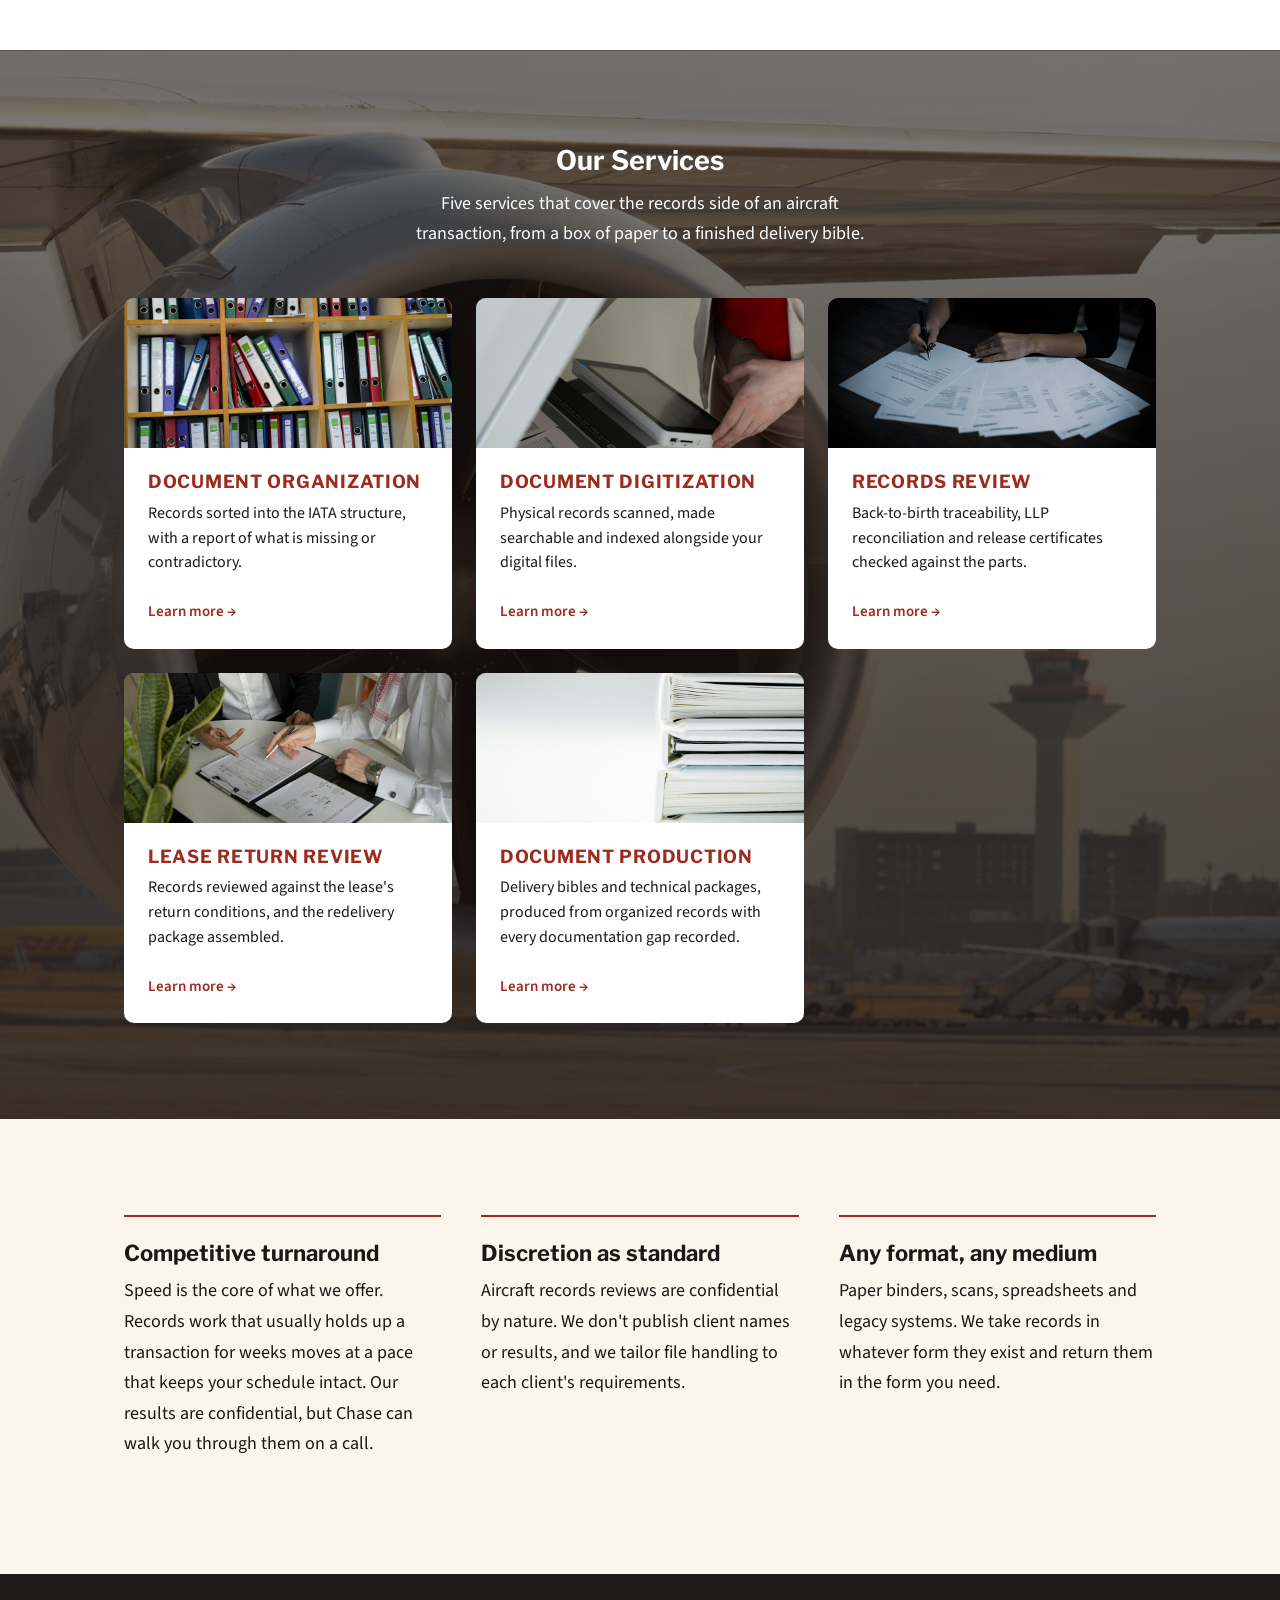
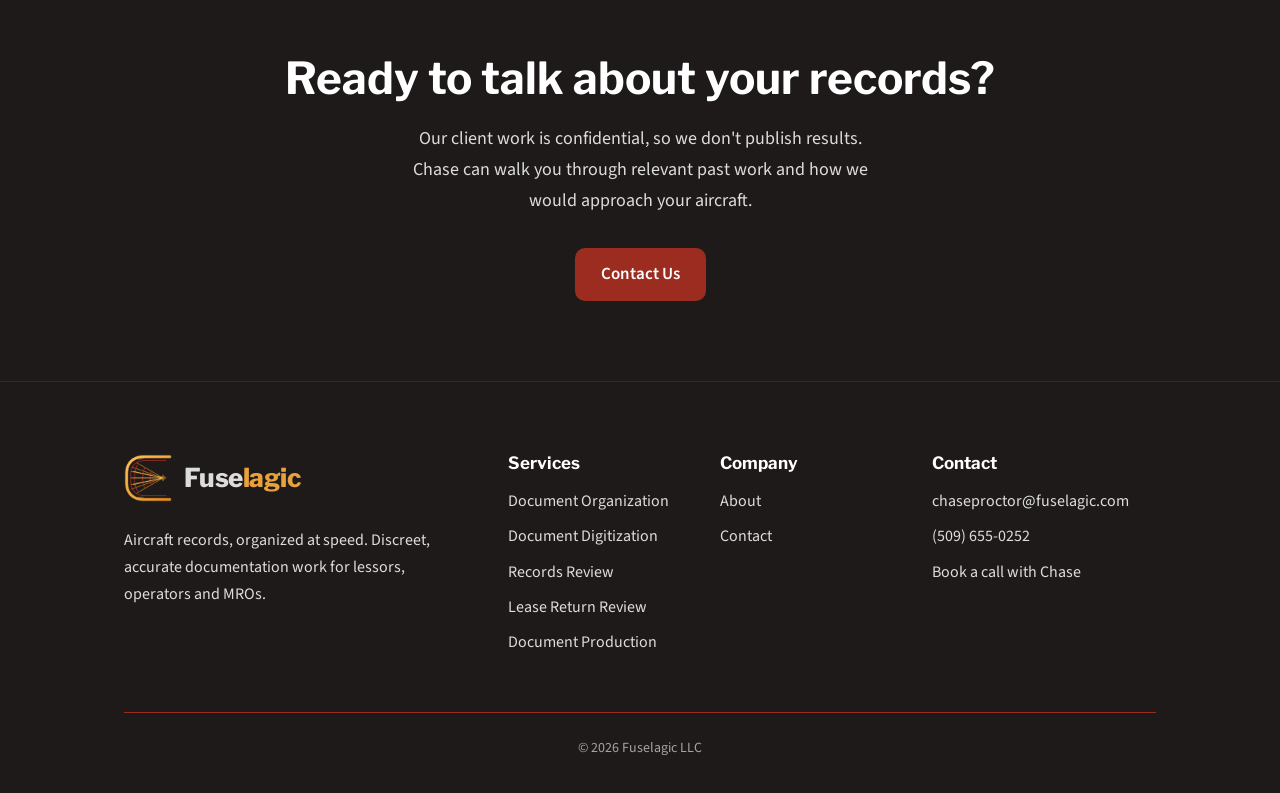
==== commit 7ba625b9: "Add the Fuselagic logo and favicon, and match the logo's spelling Co-Authored-By: Claude Opus 5.5 <n" ====
--- a/index.html
+++ b/index.html
@@ -3,13 +3,15 @@
 <head>
   <meta charset="utf-8">
   <meta name="viewport" content="width=device-width, initial-scale=1">
-  <title>FuseLagic | Aircraft Records Services</title>
-  <meta name="description" content="FuseLagic organizes, digitizes, reviews and produces aircraft records for lessors, operators and MROs, with fast turnaround and full discretion.">
+  <title>Fuselagic | Aircraft Records Services</title>
+  <meta name="description" content="Fuselagic organizes, digitizes, reviews and produces aircraft records for lessors, operators and MROs, with fast turnaround and full discretion.">
   <meta name="robots" content="noindex, nofollow">
   <link rel="preconnect" href="https://fonts.googleapis.com">
   <link rel="preconnect" href="https://fonts.gstatic.com" crossorigin>
   <link href="https://fonts.googleapis.com/css2?family=Libre+Franklin:wght@600;700;800&family=Source+Sans+3:wght@400;600&display=swap" rel="stylesheet">
-  <link rel="stylesheet" href="css/site.css?v=1794582679">
+  <link rel="stylesheet" href="css/site.css?v=1794587649">
+  <link rel="icon" type="image/png" href="images/favicon.png">
+  <link rel="apple-touch-icon" href="images/apple-touch-icon.png">
 </head>
 <body>
 <div class="topbar">
@@ -21,7 +23,7 @@
 </div>
 <header class="site-header">
   <div class="container">
-    <a class="wordmark" href="index.html">Fuse<span>Lagic</span></a>
+    <a class="logo" href="index.html"><img src="images/logo.png" alt="Fuselagic, aircraft technical record services" width="900" height="243"></a>
     <button class="menu-toggle" aria-expanded="false" aria-controls="site-nav">Menu</button>
     <nav class="nav" id="site-nav">
       <a href="index.html" aria-current="page">Home</a>
@@ -45,7 +47,7 @@
 <section class="hero hero--home hero--motion" style="--hero-img: url('/images/takeoff-night.jpg')">
   <div class="container">
     <p class="eyebrow">Aircraft records services</p>
-    <h1>FuseLagic</h1>
+    <h1>Fuselagic</h1>
     <p>Aircraft records, organized at speed. We sort, digitize, review and produce the documentation behind every purchase, sale, lease and return, so your transaction isn't waiting on paperwork.</p>
     <div class="button-row">
       <a class="button" href="#services">Our Services</a>
@@ -62,8 +64,8 @@
       <h2>Where aviation meets technology</h2>
       <p>Every aircraft transaction depends on proving what the aircraft is made of and where each controlled part came from. That proof is still largely assembled by hand, at enormous cost in time.</p>
       <p>That's the work we take off your plate. You send us your records as they are, and we send them back organized, reviewed and ready for your transaction.</p>
-      <p>FuseLagic brings together aviation industry relationships and a team experienced in building software and data systems. Our methods were developed on real-world records packages provided through industry partners.</p>
-      <a class="button" href="about.html">About FuseLagic</a>
+      <p>Fuselagic brings together aviation industry relationships and a team experienced in building software and data systems. Our methods were developed on real-world records packages provided through industry partners.</p>
+      <a class="button" href="about.html">About Fuselagic</a>
     </div>
   </div>
 </section>
@@ -150,7 +152,7 @@
   <div class="container">
     <div class="footer-grid">
       <div>
-        <a class="wordmark" href="index.html">Fuse<span>Lagic</span></a>
+        <a class="footer-logo" href="index.html"><img src="images/logo-icon.png" alt="" width="256" height="256"><span>Fuse<span>lagic</span></span></a>
         <p style="margin-top: 16px">Aircraft records, organized at speed. Discreet, accurate documentation work for lessors, operators and MROs.</p>
       </div>
       <div>
@@ -179,10 +181,10 @@
         </ul>
       </div>
     </div>
-    <div class="footer-base">&copy; 2026 FuseLagic LLC</div>
+    <div class="footer-base">&copy; 2026 Fuselagic LLC</div>
   </div>
 </footer>
 
-<script src="js/site.js?v=1794582679"></script>
+<script src="js/site.js?v=1794587649"></script>
 </body>
 </html>
--- a/css/site.css
+++ b/css/site.css
@@ -137,6 +137,38 @@
   color: var(--primary);
 }
 
+.logo {
+  display: block;
+  flex-shrink: 0;
+}
+
+.logo img {
+  display: block;
+  height: 58px;
+  width: auto;
+}
+
+.footer-logo {
+  display: inline-flex;
+  align-items: center;
+  gap: 12px;
+  font-family: var(--font-heading);
+  font-weight: 800;
+  font-size: 26px;
+  letter-spacing: -0.02em;
+  color: var(--white);
+  text-decoration: none;
+}
+
+.footer-logo img {
+  width: 48px;
+  height: 48px;
+}
+
+.footer-logo span span {
+  color: var(--accent);
+}
+
 .nav {
   display: flex;
   align-items: center;
@@ -963,3 +995,9 @@
 .reveal-rise:not(.is-revealed) {
   transition: none;
 }
+
+@media (max-width: 600px) {
+  .logo img {
+    height: 46px;
+  }
+}
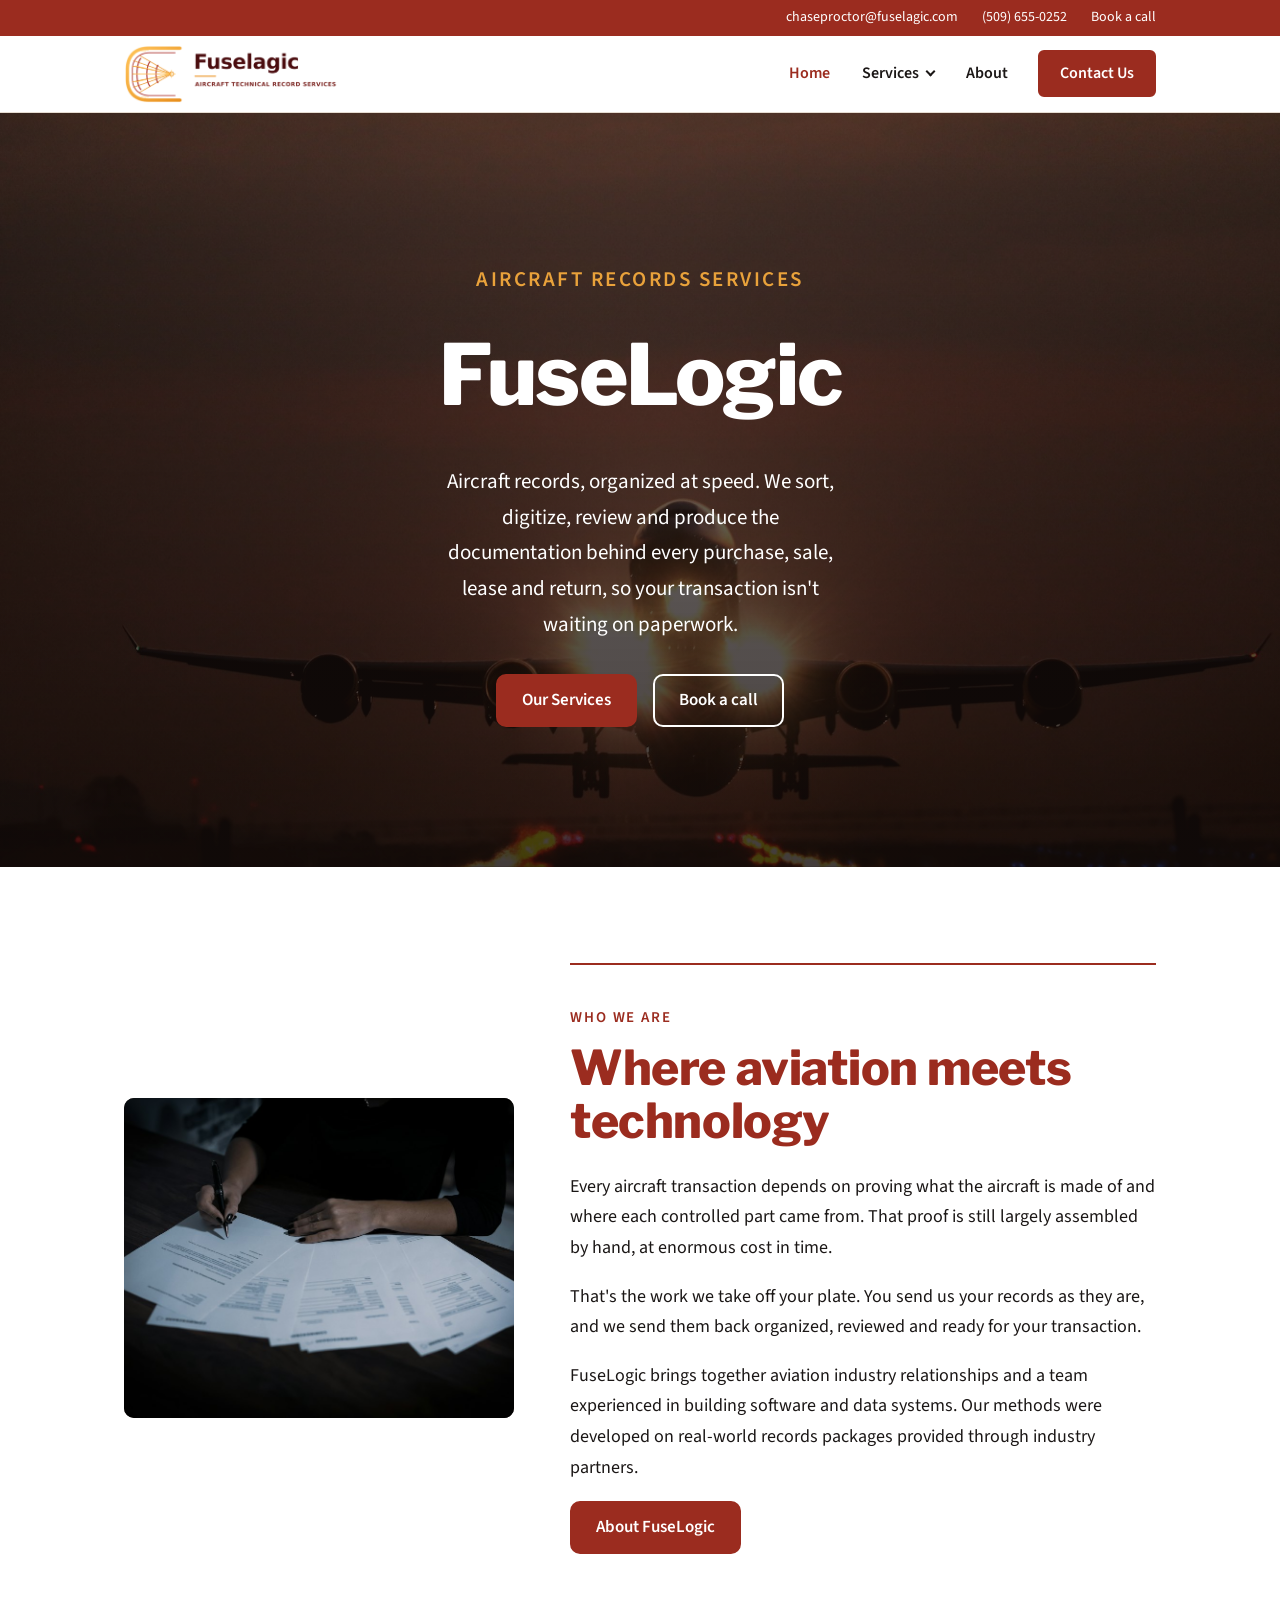
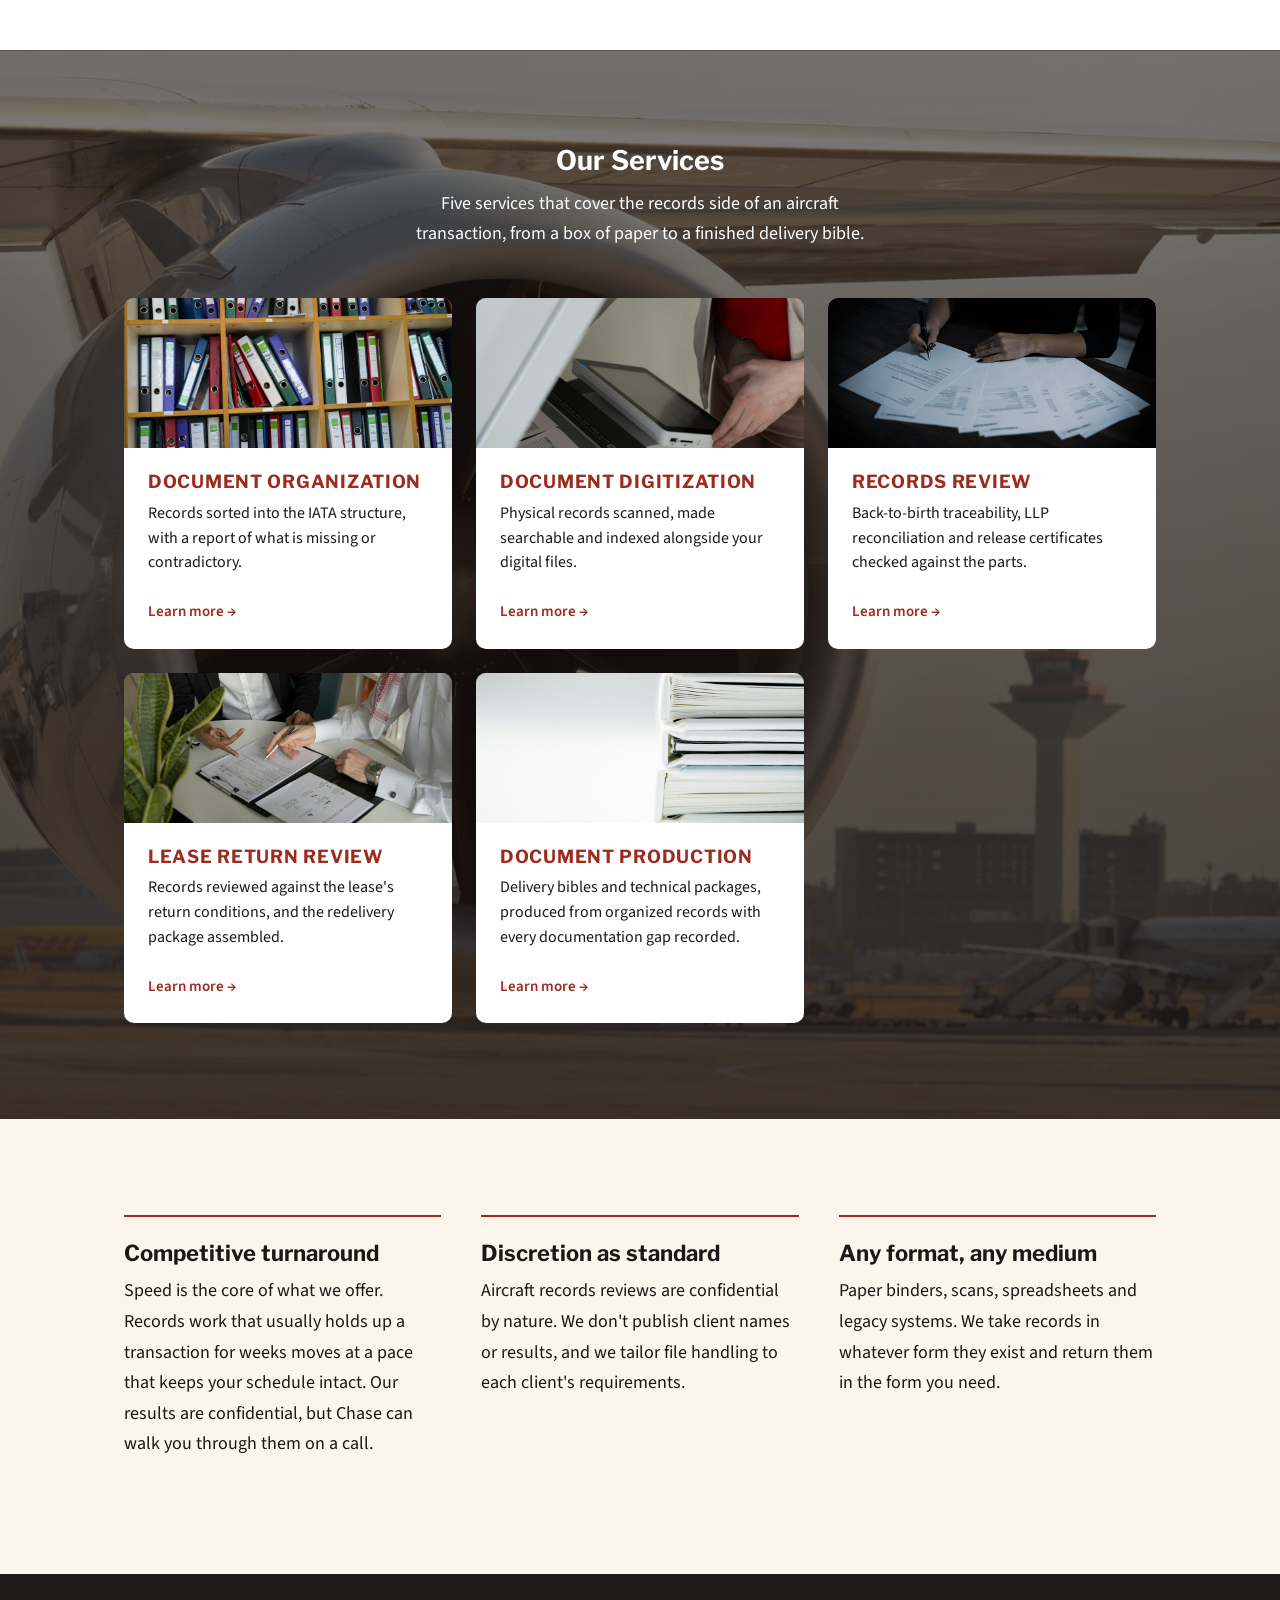
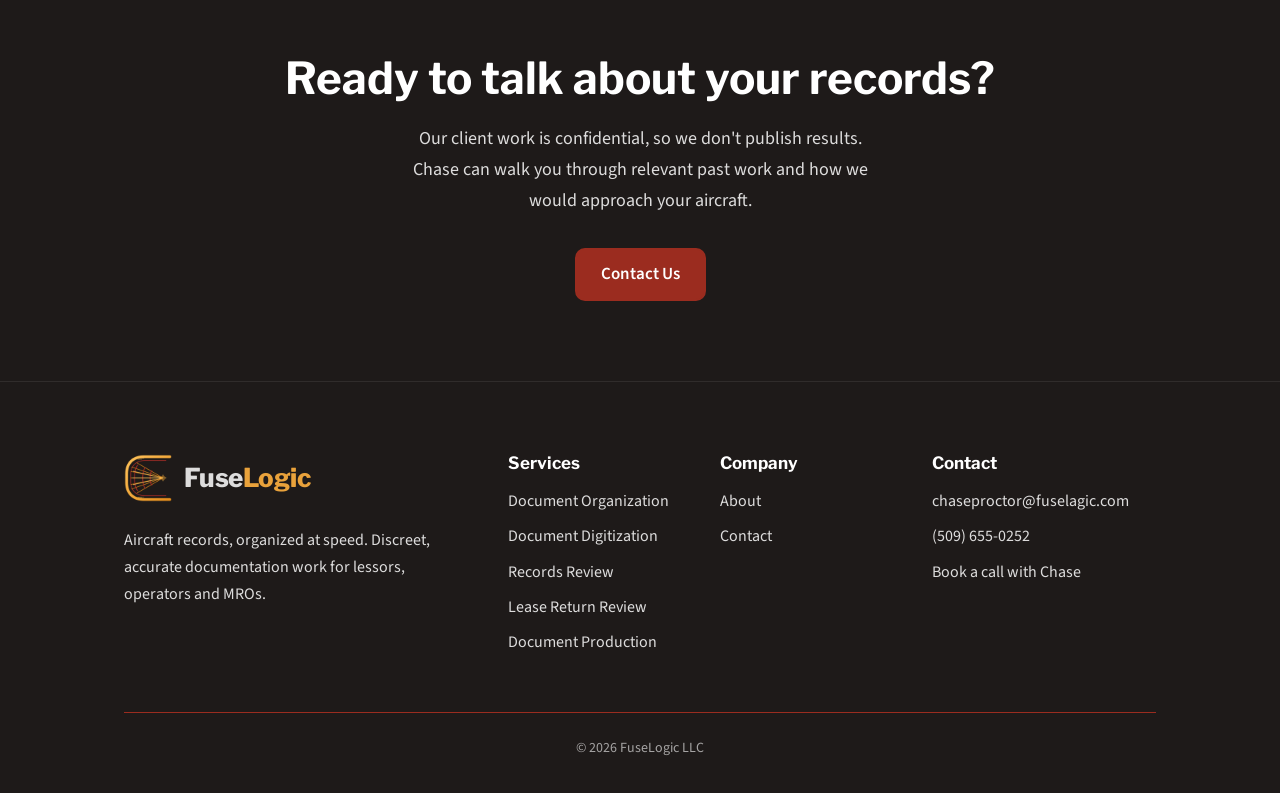
==== commit 38a8c809: "Rename Fuselagic to FuseLogic across the site and docs Co-Authored-By: Claude Opus 5.5 <noreply@anth" ====
--- a/index.html
+++ b/index.html
@@ -3,13 +3,12 @@
 <head>
   <meta charset="utf-8">
   <meta name="viewport" content="width=device-width, initial-scale=1">
-  <title>Fuselagic | Aircraft Records Services</title>
-  <meta name="description" content="Fuselagic organizes, digitizes, reviews and produces aircraft records for lessors, operators and MROs, with fast turnaround and full discretion.">
-  <meta name="robots" content="noindex, nofollow">
+  <title>FuseLogic | Aircraft Records Services</title>
+  <meta name="description" content="FuseLogic organizes, digitizes, reviews and produces aircraft records for lessors, operators and MROs, with fast turnaround and full discretion.">
   <link rel="preconnect" href="https://fonts.googleapis.com">
   <link rel="preconnect" href="https://fonts.gstatic.com" crossorigin>
   <link href="https://fonts.googleapis.com/css2?family=Libre+Franklin:wght@600;700;800&family=Source+Sans+3:wght@400;600&display=swap" rel="stylesheet">
-  <link rel="stylesheet" href="css/site.css?v=1794587649">
+  <link rel="stylesheet" href="css/site.css?v=1795026428">
   <link rel="icon" type="image/png" href="images/favicon.png">
   <link rel="apple-touch-icon" href="images/apple-touch-icon.png">
 </head>
@@ -23,7 +22,7 @@
 </div>
 <header class="site-header">
   <div class="container">
-    <a class="logo" href="index.html"><img src="images/logo.png" alt="Fuselagic, aircraft technical record services" width="900" height="243"></a>
+    <a class="logo" href="index.html"><img src="images/logo.png" alt="FuseLogic, aircraft technical record services" width="900" height="243"></a>
     <button class="menu-toggle" aria-expanded="false" aria-controls="site-nav">Menu</button>
     <nav class="nav" id="site-nav">
       <a href="index.html" aria-current="page">Home</a>
@@ -47,7 +46,7 @@
 <section class="hero hero--home hero--motion" style="--hero-img: url('/images/takeoff-night.jpg')">
   <div class="container">
     <p class="eyebrow">Aircraft records services</p>
-    <h1>Fuselagic</h1>
+    <h1>FuseLogic</h1>
     <p>Aircraft records, organized at speed. We sort, digitize, review and produce the documentation behind every purchase, sale, lease and return, so your transaction isn't waiting on paperwork.</p>
     <div class="button-row">
       <a class="button" href="#services">Our Services</a>
@@ -64,8 +63,8 @@
       <h2>Where aviation meets technology</h2>
       <p>Every aircraft transaction depends on proving what the aircraft is made of and where each controlled part came from. That proof is still largely assembled by hand, at enormous cost in time.</p>
       <p>That's the work we take off your plate. You send us your records as they are, and we send them back organized, reviewed and ready for your transaction.</p>
-      <p>Fuselagic brings together aviation industry relationships and a team experienced in building software and data systems. Our methods were developed on real-world records packages provided through industry partners.</p>
-      <a class="button" href="about.html">About Fuselagic</a>
+      <p>FuseLogic brings together aviation industry relationships and a team experienced in building software and data systems. Our methods were developed on real-world records packages provided through industry partners.</p>
+      <a class="button" href="about.html">About FuseLogic</a>
     </div>
   </div>
 </section>
@@ -152,7 +151,7 @@
   <div class="container">
     <div class="footer-grid">
       <div>
-        <a class="footer-logo" href="index.html"><img src="images/logo-icon.png" alt="" width="256" height="256"><span>Fuse<span>lagic</span></span></a>
+        <a class="footer-logo" href="index.html"><img src="images/logo-icon.png" alt="" width="256" height="256"><span>Fuse<span>Logic</span></span></a>
         <p style="margin-top: 16px">Aircraft records, organized at speed. Discreet, accurate documentation work for lessors, operators and MROs.</p>
       </div>
       <div>
@@ -181,10 +180,10 @@
         </ul>
       </div>
     </div>
-    <div class="footer-base">&copy; 2026 Fuselagic LLC</div>
+    <div class="footer-base">&copy; 2026 FuseLogic LLC</div>
   </div>
 </footer>
 
-<script src="js/site.js?v=1794587649"></script>
+<script src="js/site.js?v=1795026428"></script>
 </body>
 </html>
--- a/css/site.css
+++ b/css/site.css
@@ -1001,3 +1001,21 @@
     height: 46px;
   }
 }
+
+.booking-widget {
+  min-width: 280px;
+  height: 700px;
+  margin-top: 24px;
+}
+
+.booking-fallback {
+  margin: 12px 0 0;
+  font-size: 15px;
+  color: var(--muted);
+}
+
+@media (max-width: 600px) {
+  .booking-widget {
+    height: 900px;
+  }
+}
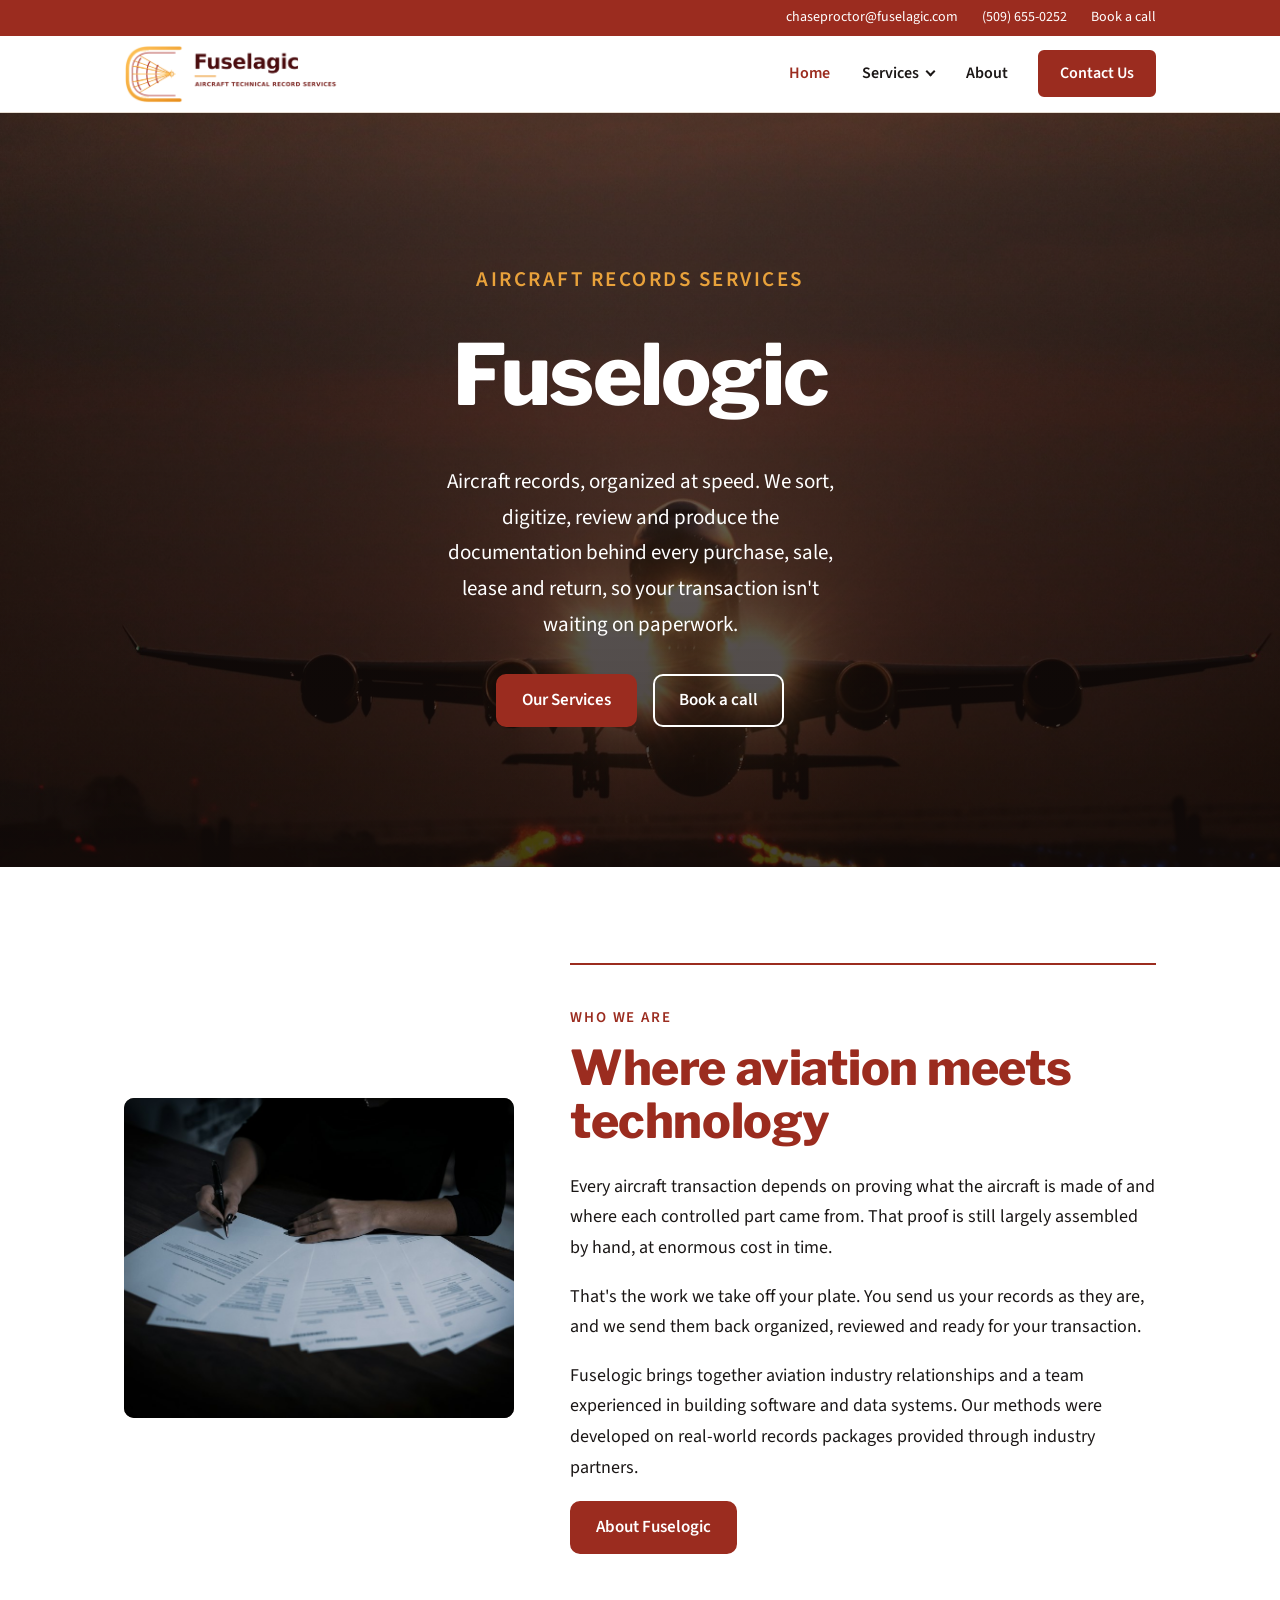
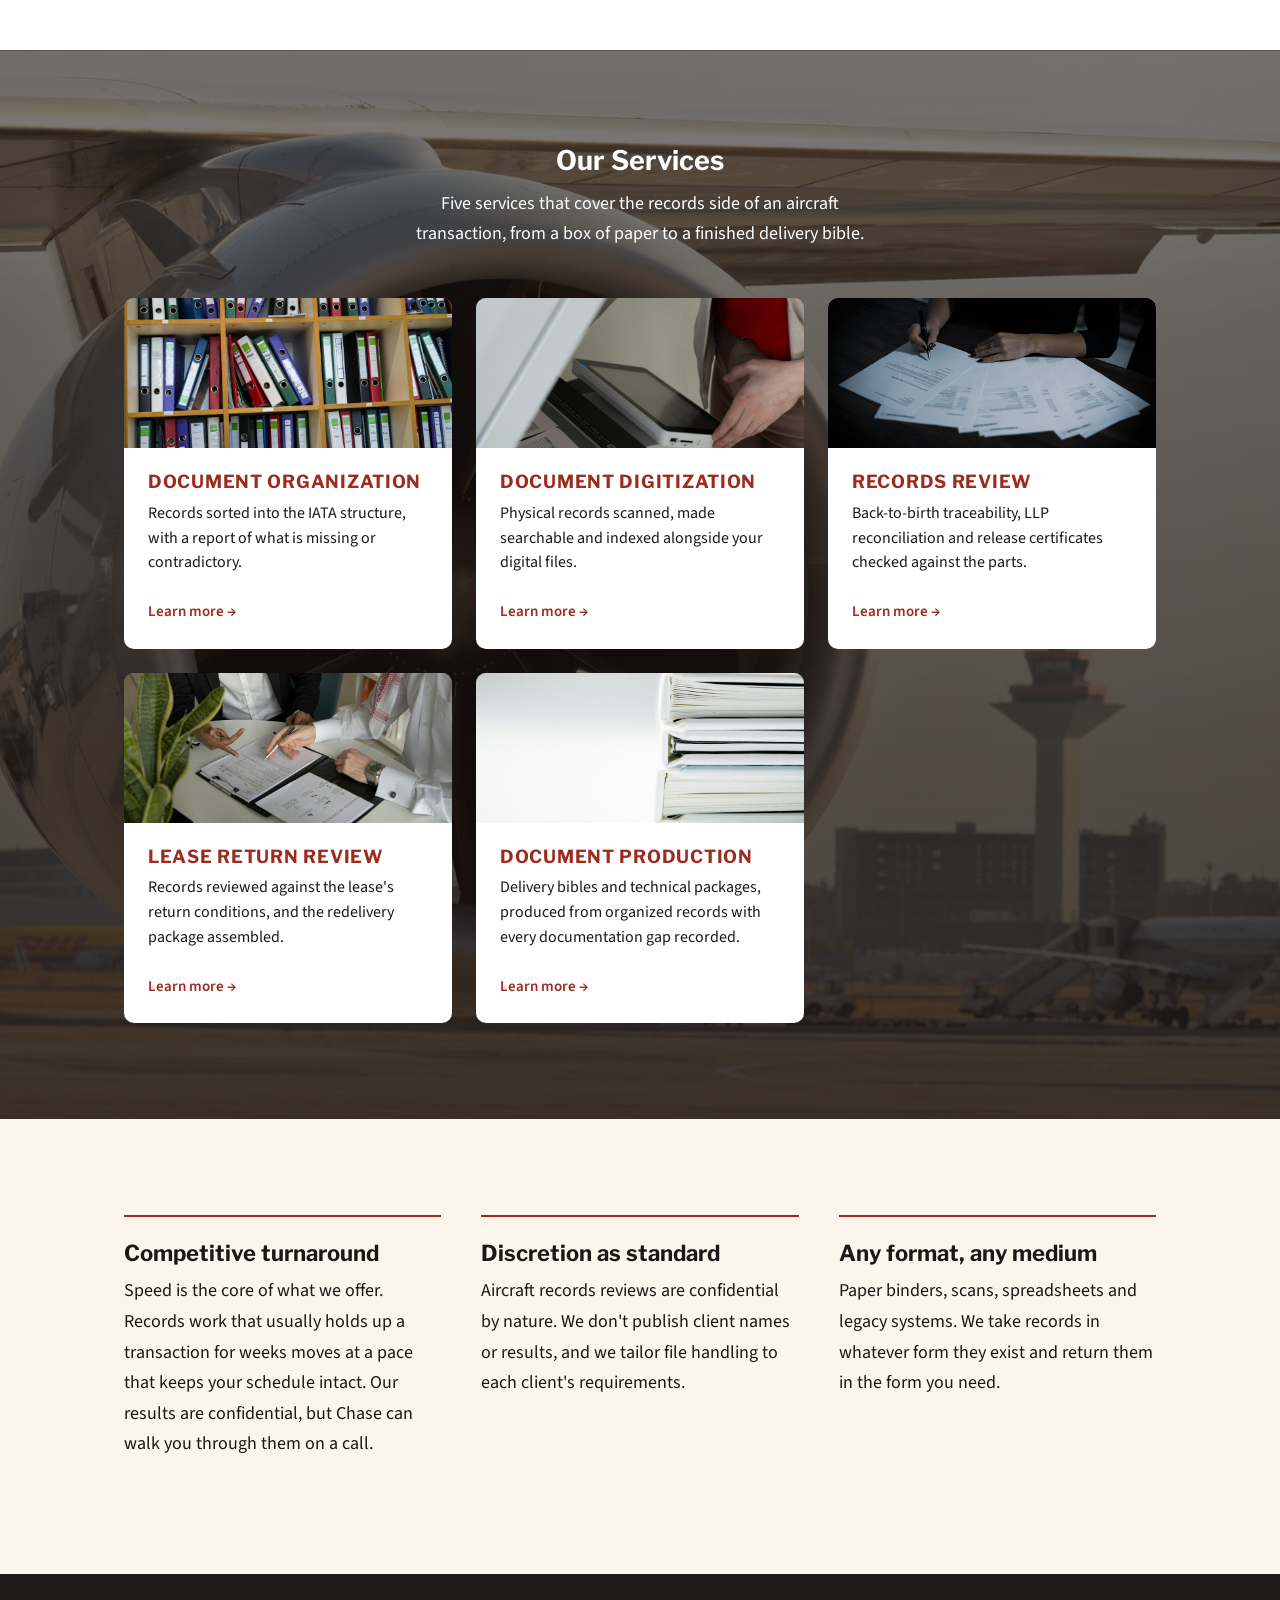
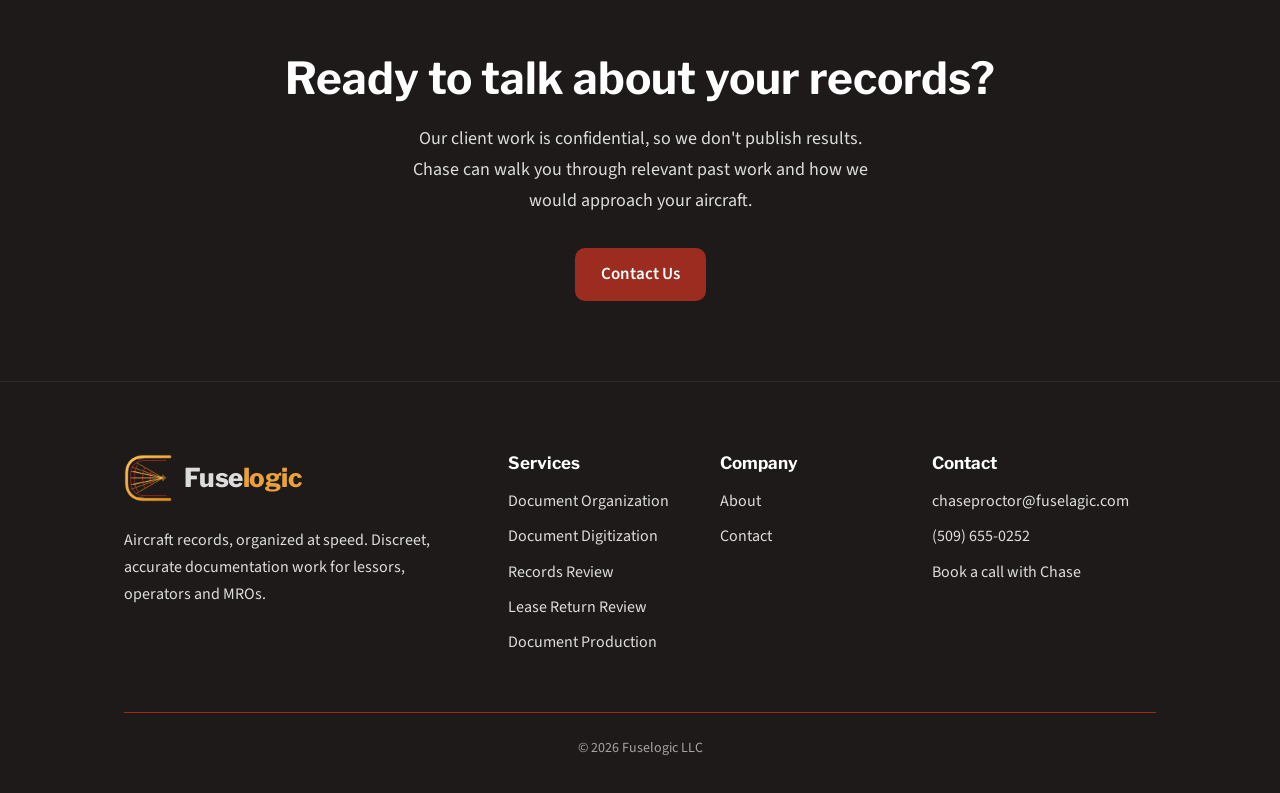
==== commit 5ee6cb49: "Spell the name Fuselogic Co-Authored-By: Claude Opus 5.5 <noreply@anthropic.com>" ====
--- a/index.html
+++ b/index.html
@@ -3,12 +3,12 @@
 <head>
   <meta charset="utf-8">
   <meta name="viewport" content="width=device-width, initial-scale=1">
-  <title>FuseLogic | Aircraft Records Services</title>
-  <meta name="description" content="FuseLogic organizes, digitizes, reviews and produces aircraft records for lessors, operators and MROs, with fast turnaround and full discretion.">
+  <title>Fuselogic | Aircraft Records Services</title>
+  <meta name="description" content="Fuselogic organizes, digitizes, reviews and produces aircraft records for lessors, operators and MROs, with fast turnaround and full discretion.">
   <link rel="preconnect" href="https://fonts.googleapis.com">
   <link rel="preconnect" href="https://fonts.gstatic.com" crossorigin>
   <link href="https://fonts.googleapis.com/css2?family=Libre+Franklin:wght@600;700;800&family=Source+Sans+3:wght@400;600&display=swap" rel="stylesheet">
-  <link rel="stylesheet" href="css/site.css?v=1795026428">
+  <link rel="stylesheet" href="css/site.css?v=1795026530">
   <link rel="icon" type="image/png" href="images/favicon.png">
   <link rel="apple-touch-icon" href="images/apple-touch-icon.png">
 </head>
@@ -22,7 +22,7 @@
 </div>
 <header class="site-header">
   <div class="container">
-    <a class="logo" href="index.html"><img src="images/logo.png" alt="FuseLogic, aircraft technical record services" width="900" height="243"></a>
+    <a class="logo" href="index.html"><img src="images/logo.png" alt="Fuselogic, aircraft technical record services" width="900" height="243"></a>
     <button class="menu-toggle" aria-expanded="false" aria-controls="site-nav">Menu</button>
     <nav class="nav" id="site-nav">
       <a href="index.html" aria-current="page">Home</a>
@@ -46,7 +46,7 @@
 <section class="hero hero--home hero--motion" style="--hero-img: url('/images/takeoff-night.jpg')">
   <div class="container">
     <p class="eyebrow">Aircraft records services</p>
-    <h1>FuseLogic</h1>
+    <h1>Fuselogic</h1>
     <p>Aircraft records, organized at speed. We sort, digitize, review and produce the documentation behind every purchase, sale, lease and return, so your transaction isn't waiting on paperwork.</p>
     <div class="button-row">
       <a class="button" href="#services">Our Services</a>
@@ -63,8 +63,8 @@
       <h2>Where aviation meets technology</h2>
       <p>Every aircraft transaction depends on proving what the aircraft is made of and where each controlled part came from. That proof is still largely assembled by hand, at enormous cost in time.</p>
       <p>That's the work we take off your plate. You send us your records as they are, and we send them back organized, reviewed and ready for your transaction.</p>
-      <p>FuseLogic brings together aviation industry relationships and a team experienced in building software and data systems. Our methods were developed on real-world records packages provided through industry partners.</p>
-      <a class="button" href="about.html">About FuseLogic</a>
+      <p>Fuselogic brings together aviation industry relationships and a team experienced in building software and data systems. Our methods were developed on real-world records packages provided through industry partners.</p>
+      <a class="button" href="about.html">About Fuselogic</a>
     </div>
   </div>
 </section>
@@ -151,7 +151,7 @@
   <div class="container">
     <div class="footer-grid">
       <div>
-        <a class="footer-logo" href="index.html"><img src="images/logo-icon.png" alt="" width="256" height="256"><span>Fuse<span>Logic</span></span></a>
+        <a class="footer-logo" href="index.html"><img src="images/logo-icon.png" alt="" width="256" height="256"><span>Fuse<span>logic</span></span></a>
         <p style="margin-top: 16px">Aircraft records, organized at speed. Discreet, accurate documentation work for lessors, operators and MROs.</p>
       </div>
       <div>
@@ -180,10 +180,10 @@
         </ul>
       </div>
     </div>
-    <div class="footer-base">&copy; 2026 FuseLogic LLC</div>
+    <div class="footer-base">&copy; 2026 Fuselogic LLC</div>
   </div>
 </footer>
 
-<script src="js/site.js?v=1795026428"></script>
+<script src="js/site.js?v=1795026530"></script>
 </body>
 </html>
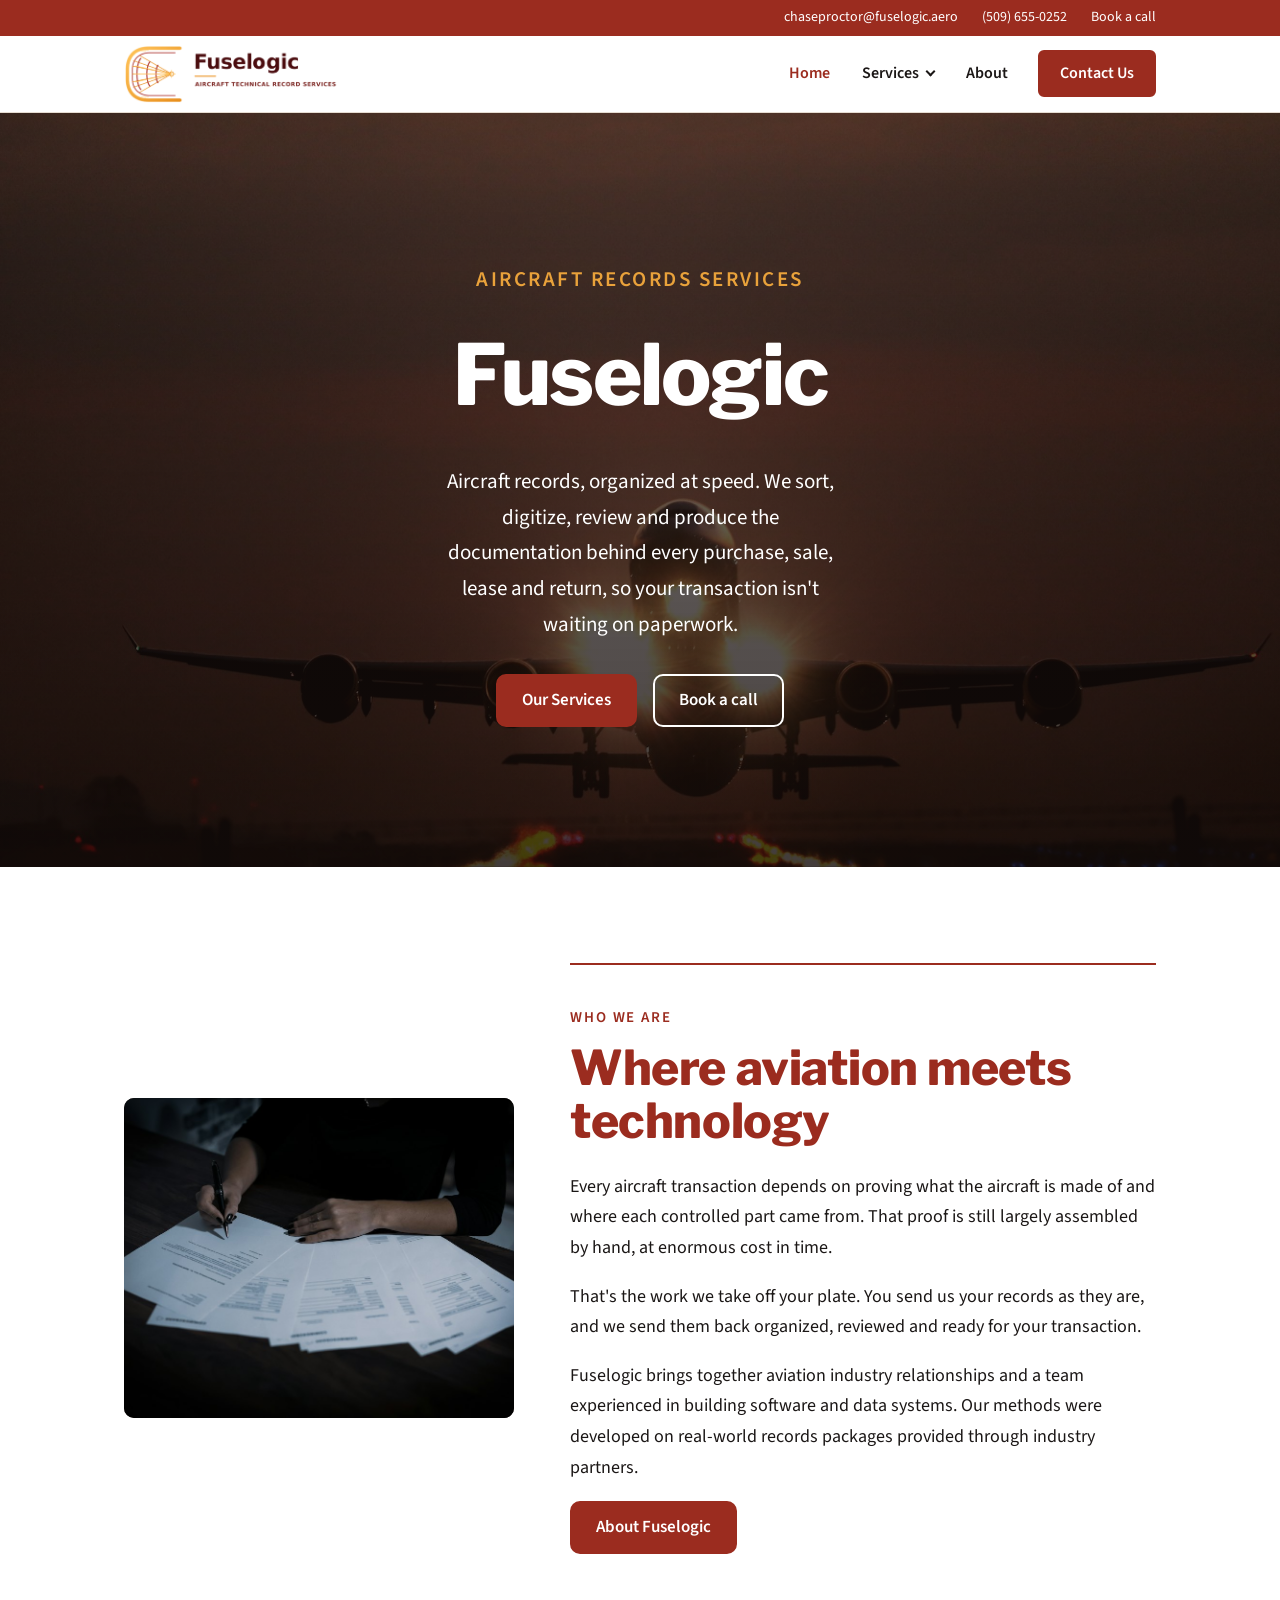
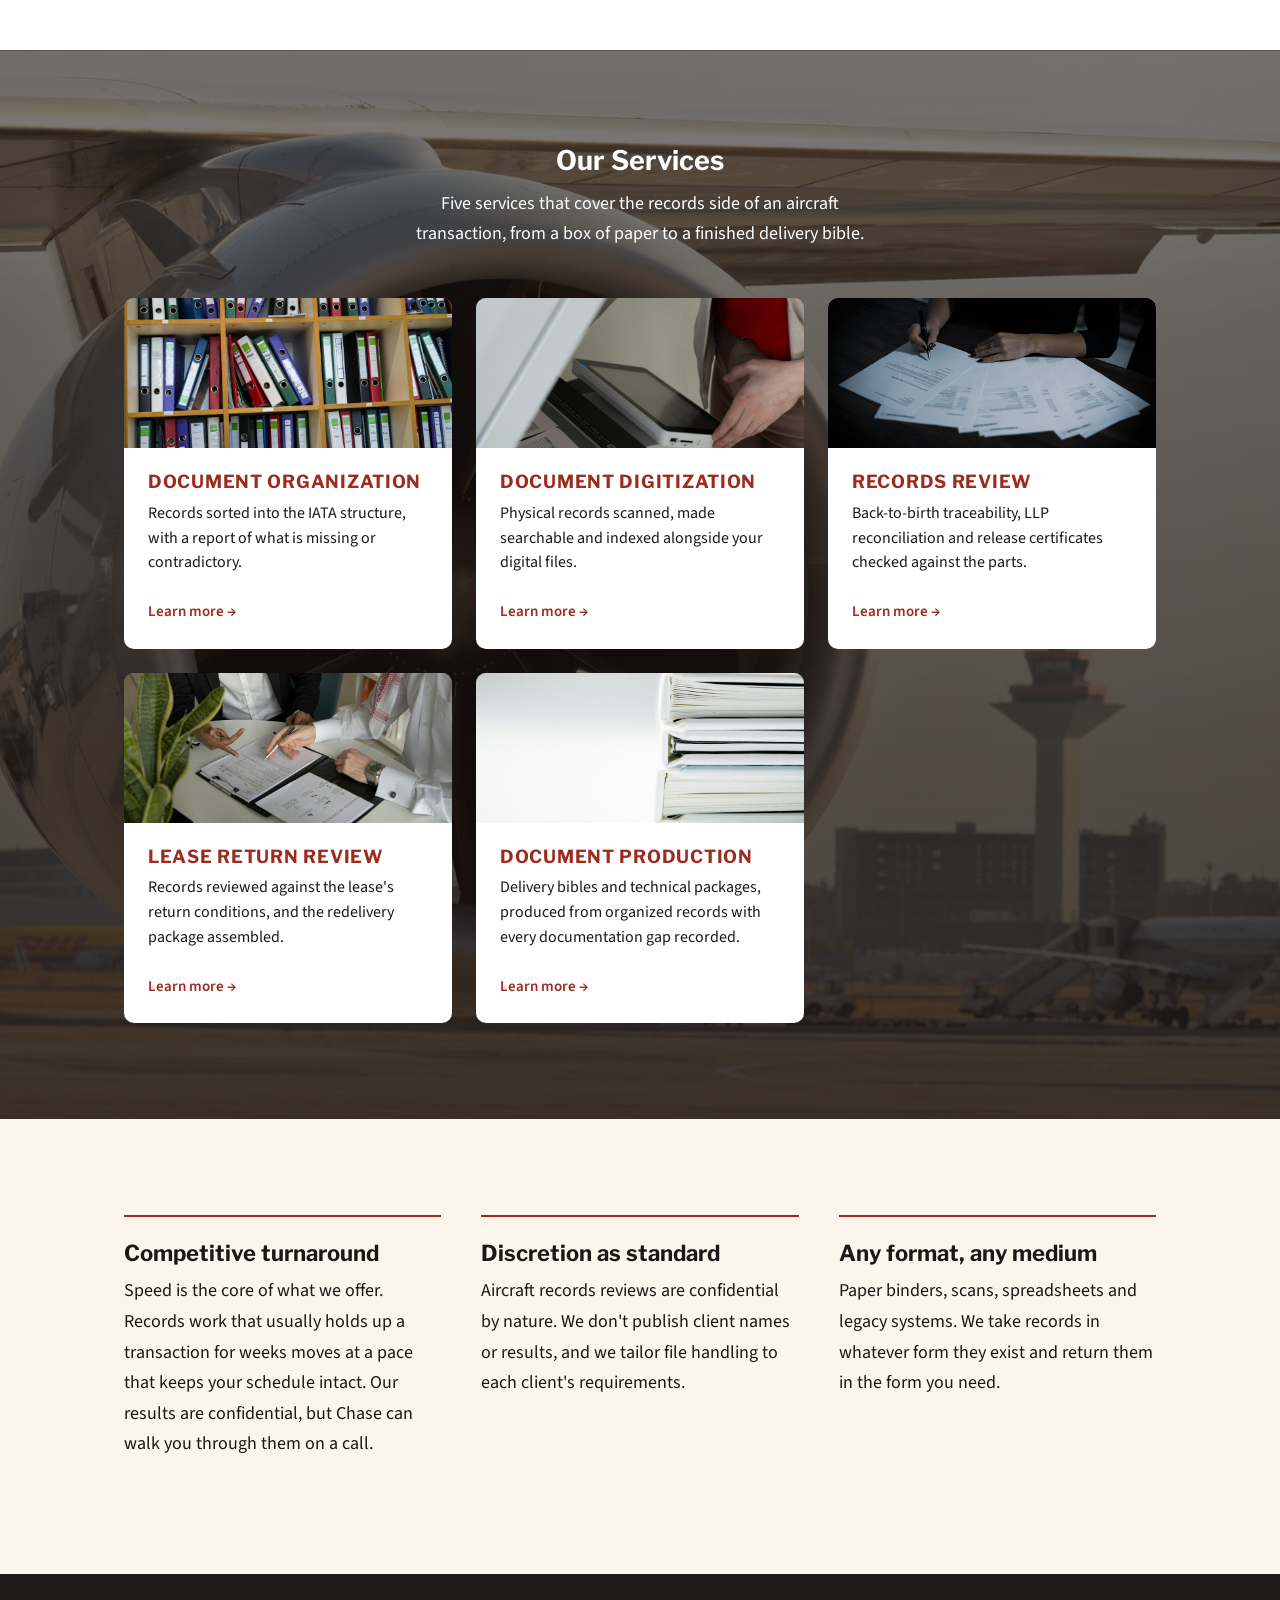
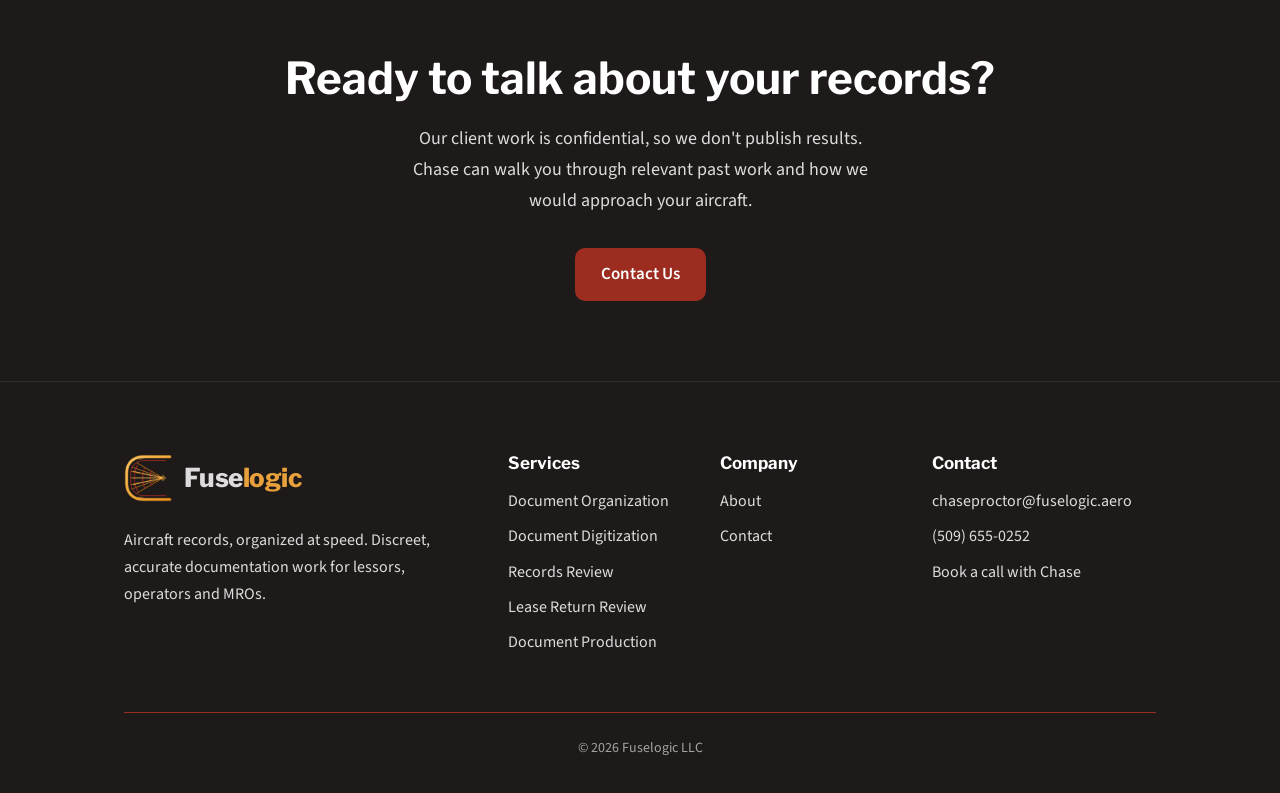
==== commit ca83083e: "Change the contact email to chaseproctor@fuselogic.aero Co-Authored-By: Claude Opus 5.5 <noreply@ant" ====
--- a/index.html
+++ b/index.html
@@ -8,14 +8,14 @@
   <link rel="preconnect" href="https://fonts.googleapis.com">
   <link rel="preconnect" href="https://fonts.gstatic.com" crossorigin>
   <link href="https://fonts.googleapis.com/css2?family=Libre+Franklin:wght@600;700;800&family=Source+Sans+3:wght@400;600&display=swap" rel="stylesheet">
-  <link rel="stylesheet" href="css/site.css?v=1795026530">
+  <link rel="stylesheet" href="css/site.css?v=1795028283">
   <link rel="icon" type="image/png" href="images/favicon.png">
   <link rel="apple-touch-icon" href="images/apple-touch-icon.png">
 </head>
 <body>
 <div class="topbar">
   <div class="container">
-    <a href="mailto:chaseproctor@fuselagic.com">chaseproctor@fuselagic.com</a>
+    <a href="mailto:chaseproctor@fuselogic.aero">chaseproctor@fuselogic.aero</a>
     <a href="tel:+15096550252">(509) 655-0252</a>
     <a href="contact.html">Book a call</a>
   </div>
@@ -174,7 +174,7 @@
       <div>
         <h3>Contact</h3>
         <ul>
-          <li><a href="mailto:chaseproctor@fuselagic.com">chaseproctor@fuselagic.com</a></li>
+          <li><a href="mailto:chaseproctor@fuselogic.aero">chaseproctor@fuselogic.aero</a></li>
           <li><a href="tel:+15096550252">(509) 655-0252</a></li>
           <li><a href="contact.html">Book a call with Chase</a></li>
         </ul>
@@ -184,6 +184,6 @@
   </div>
 </footer>
 
-<script src="js/site.js?v=1795026530"></script>
+<script src="js/site.js?v=1795028283"></script>
 </body>
 </html>
